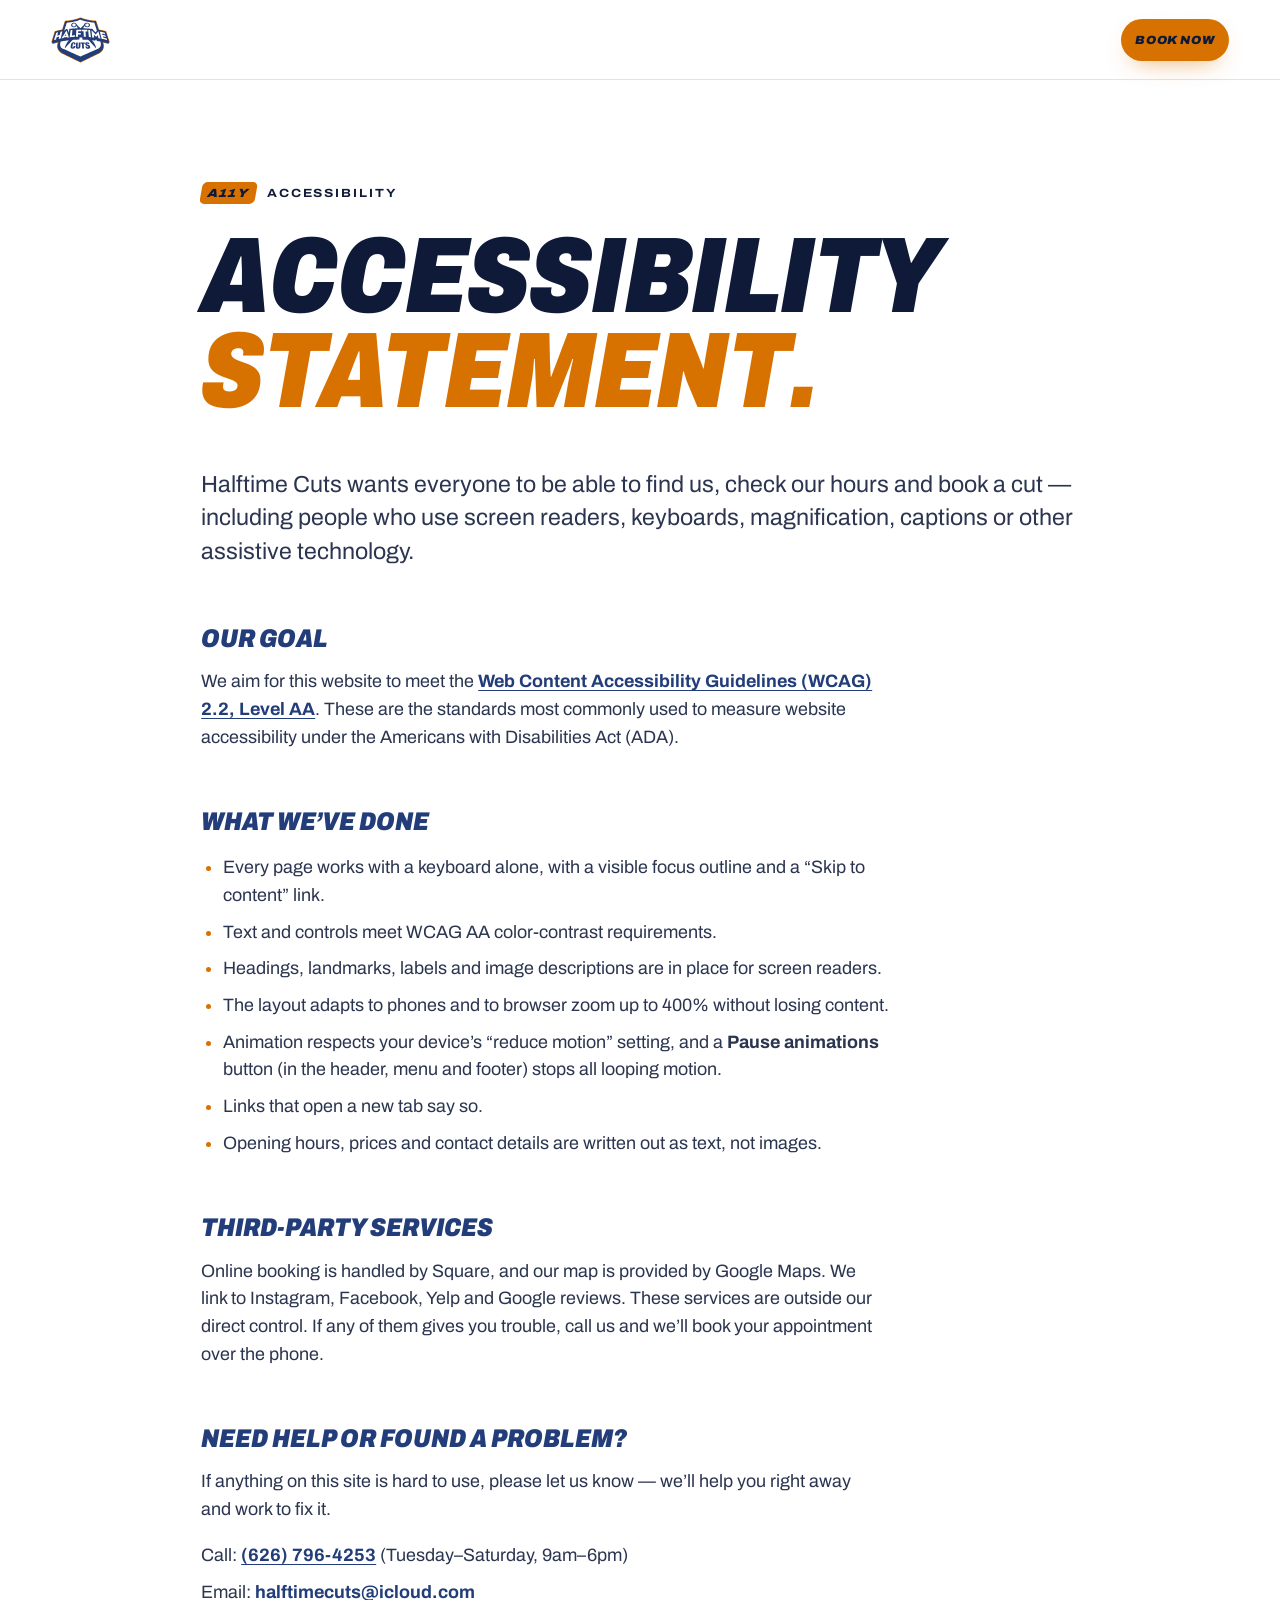
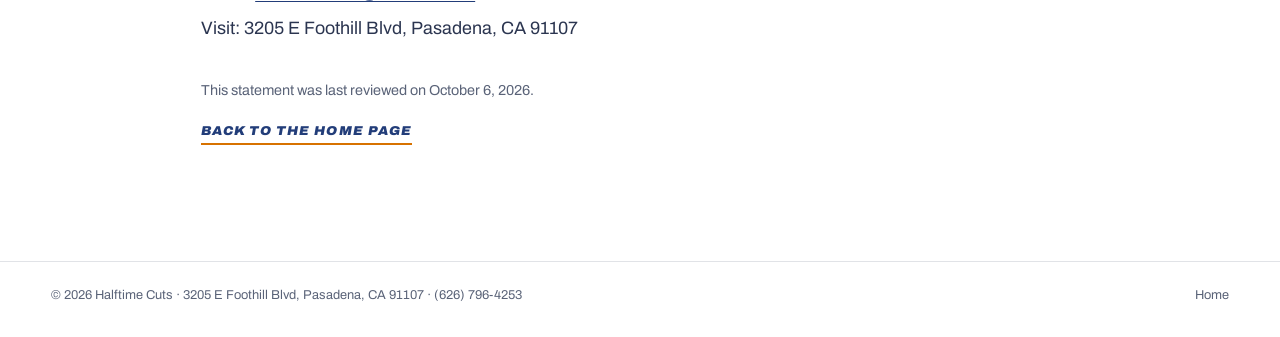
==== accessibility.html @ 1660eff8 "SEO and accessibility pass (WCAG 2.2 AA) SEO - Keyword-focused title/description, one H1 ("Halftime " ====
<!doctype html>
<html lang="en" class="js">
<head>
  <meta charset="utf-8">
  <meta name="viewport" content="width=device-width, initial-scale=1, viewport-fit=cover">
  <title>Accessibility Statement | Halftime Cuts, Pasadena</title>
  <meta name="description" content="Halftime Cuts is committed to a website everyone can use. Read our accessibility statement and how to reach us if anything gets in your way.">
  <meta name="theme-color" content="#FFFFFF">
  <link rel="canonical" href="https://www.halftimecuts.com/accessibility.html">
  <link rel="icon" href="assets/img/favicon-32.png" sizes="32x32" type="image/png">
  <link rel="icon" href="assets/img/logo.svg" type="image/svg+xml">
  <link rel="apple-touch-icon" href="assets/img/apple-touch-icon.png">
  <link rel="manifest" href="site.webmanifest">
  <link rel="stylesheet" href="assets/css/styles.css">
  <script>
    if (/\.github\.io$/i.test(location.hostname)) {
      var m = document.createElement('meta'); m.name = 'robots'; m.content = 'noindex'; document.head.appendChild(m);
    }
  </script>
</head>
<body>
  <a class="skip-link" href="#main">Skip to content</a>

  <header class="header is-scrolled">
    <div class="header__inner">
      <a class="brand" href="./" aria-label="Halftime Cuts — home">
        <img class="brand__logo" src="assets/img/logo.svg" alt="Halftime Cuts" width="616" height="482">
      </a>
      <div class="header__actions">
        <a class="btn btn--orange btn--sm" href="https://www.halftimecuts.com/s/appointments" target="_blank" rel="noopener">
          <span>Book Now</span><span class="visually-hidden"> (opens in new tab)</span>
        </a>
      </div>
    </div>
  </header>

  <main id="main" tabindex="-1" class="doc">
    <div class="wrap doc__wrap">
      <p class="kicker"><span>A11Y</span>Accessibility</p>
      <h1 class="h2">Accessibility <em>statement.</em></h1>

      <div class="doc__body">
        <p class="doc__lede">Halftime Cuts wants everyone to be able to find us, check our hours and book a cut — including people who use screen readers, keyboards, magnification, captions or other assistive technology.</p>

        <h2>Our goal</h2>
        <p>We aim for this website to meet the <a href="https://www.w3.org/TR/WCAG22/">Web Content Accessibility Guidelines (WCAG) 2.2, Level AA</a>. These are the standards most commonly used to measure website accessibility under the Americans with Disabilities Act (ADA).</p>

        <h2>What we’ve done</h2>
        <ul>
          <li>Every page works with a keyboard alone, with a visible focus outline and a “Skip to content” link.</li>
          <li>Text and controls meet WCAG AA color-contrast requirements.</li>
          <li>Headings, landmarks, labels and image descriptions are in place for screen readers.</li>
          <li>The layout adapts to phones and to browser zoom up to 400% without losing content.</li>
          <li>Animation respects your device’s “reduce motion” setting, and a <strong>Pause animations</strong> button (in the header, menu and footer) stops all looping motion.</li>
          <li>Links that open a new tab say so.</li>
          <li>Opening hours, prices and contact details are written out as text, not images.</li>
        </ul>

        <h2>Third-party services</h2>
        <p>Online booking is handled by Square, and our map is provided by Google Maps. We link to Instagram, Facebook, Yelp and Google reviews. These services are outside our direct control. If any of them gives you trouble, call us and we’ll book your appointment over the phone.</p>

        <h2>Need help or found a problem?</h2>
        <p>If anything on this site is hard to use, please let us know — we’ll help you right away and work to fix it.</p>
        <ul class="doc__contact">
          <li>Call: <a href="tel:+16267964253">(626) 796-4253</a> (Tuesday–Saturday, 9am–6pm)</li>
          <li>Email: <a href="mailto:halftimecuts@icloud.com">halftimecuts@icloud.com</a></li>
          <li>Visit: 3205 E Foothill Blvd, Pasadena, CA 91107</li>
        </ul>

        <p class="doc__date">This statement was last reviewed on October 6, 2026.</p>

        <p><a class="link-arrow" href="./"><span>Back to the home page</span></a></p>
      </div>
    </div>
  </main>

  <footer class="footer footer--simple">
    <div class="wrap footer__legal">
      <p>© 2026 Halftime Cuts · 3205 E Foothill Blvd, Pasadena, CA 91107 · <a href="tel:+16267964253">(626) 796-4253</a></p>
      <a href="./">Home</a>
    </div>
  </footer>
</body>
</html>
---- assets/css/styles.css ----
/* ==========================================================================
   Halftime Cuts — Pasadena, CA
   Sports-house barbershop. Brand colors from the logo: blue, orange, white.
   ========================================================================== */

/* ---------- Fonts (self-hosted, OFL; subset to Latin and to the weight/width ranges used) ---------- */
@font-face {
  font-family: "Archivo";
  src: url("../fonts/archivo-latin-wdth-normal.woff2") format("woff2-variations"),
       url("../fonts/archivo-latin-wdth-normal.woff2") format("woff2");
  font-weight: 400 900;
  font-stretch: 75% 120%;
  font-style: normal;
  font-display: swap;
}
@font-face {
  font-family: "Archivo";
  src: url("../fonts/archivo-latin-wdth-italic.woff2") format("woff2-variations"),
       url("../fonts/archivo-latin-wdth-italic.woff2") format("woff2");
  font-weight: 400 900;
  font-stretch: 75% 120%;
  font-style: italic;
  font-display: swap;
}

/* ---------- Tokens ---------- */
:root {
  /* Brand (sampled from the logo) */
  --blue: #223D79;
  --orange: #D77200;
  --white: #FFFFFF;

  /* Supporting */
  --navy: #0E1A38;          /* text ink */
  --blue-2: #2D4C92;
  --orange-2: #F28B1A;      /* orange on blue/navy */
  --orange-ink: #A85600;    /* small orange text on white */
  --ice: #F2F5FA;
  --ice-2: #E4EAF4;
  --ink-soft: #2B3550;
  --muted: #5A6378;
  --line: rgba(14, 26, 56, 0.12);
  --green: #1F8A4C;

  --font: "Archivo", "Helvetica Neue", Arial, sans-serif;

  --gutter: clamp(16px, 4vw, 56px);
  --max: 1520px;
  --header-h: 80px;
  --radius: 20px;

  --ease: cubic-bezier(0.16, 1, 0.3, 1);
  --ease-in-out: cubic-bezier(0.76, 0, 0.24, 1);

  --pole: linear-gradient(45deg,
    var(--blue) 0 12.5%, var(--white) 12.5% 25%, var(--orange) 25% 37.5%, var(--white) 37.5% 50%,
    var(--blue) 50% 62.5%, var(--white) 62.5% 75%, var(--orange) 75% 87.5%, var(--white) 87.5% 100%);

  color-scheme: light;
}

@media (max-width: 899px) {
  :root { --header-h: 66px; --radius: 16px; }
}

/* ---------- Base ---------- */
*, *::before, *::after { box-sizing: border-box; }

html {
  -webkit-text-size-adjust: 100%;
  text-size-adjust: 100%;
  background: var(--white);
}
html {
  /* Focused or anchored content never lands under the fixed header / mobile booking bar (WCAG 2.4.11). */
  scroll-padding-top: calc(var(--header-h) + 16px);
  scroll-padding-bottom: 24px;
}
@media (max-width: 899px) { html { scroll-padding-bottom: calc(96px + env(safe-area-inset-bottom)); } }
@media (prefers-reduced-motion: no-preference) {
  html:not(.motion) { scroll-behavior: smooth; }
}
/* Lenis states */
html.lenis, html.lenis body { height: auto; }
.lenis.lenis-stopped { overflow: clip; }
.lenis.lenis-smooth iframe { pointer-events: none; }

body {
  margin: 0;
  background: var(--white);
  color: var(--navy);
  font-family: var(--font);
  font-size: clamp(1rem, 0.96rem + 0.2vw, 1.125rem);
  line-height: 1.55;
  -webkit-font-smoothing: antialiased;
  -moz-osx-font-smoothing: grayscale;
  text-rendering: optimizeLegibility;
  overflow-x: clip;
}

img, svg, iframe { display: block; max-width: 100%; }
a { color: inherit; }
p { margin: 0 0 1em; }
p:last-child { margin-bottom: 0; }
h1, h2, h3 { margin: 0; font-weight: inherit; }
address { font-style: normal; }
button { font: inherit; color: inherit; }

::selection { background: var(--orange); color: var(--navy); }

:focus-visible {
  outline: 3px solid var(--navy);
  outline-offset: 3px;
  border-radius: 6px;
}
/* Light focus ring on dark surfaces */
.cta :focus-visible,
.scorebug :focus-visible,
.review-card--blue :focus-visible { outline-color: var(--white); }
/* Programmatic focus targets (sections reached via in-page links) don't need a ring */
[tabindex="-1"]:focus { outline: none; }

.visually-hidden {
  position: absolute !important;
  width: 1px; height: 1px;
  padding: 0; margin: -1px;
  overflow: hidden; clip: rect(0 0 0 0);
  white-space: nowrap; border: 0;
}

.skip-link {
  position: fixed;
  top: 12px; left: 12px;
  z-index: 400;
  padding: 12px 18px;
  border-radius: 999px;
  background: var(--navy);
  color: var(--white);
  font-weight: 700;
  text-decoration: none;
  transform: translateY(-160%);
  transition: transform 0.3s var(--ease);
}
.skip-link:focus { transform: none; }

.sprite { position: absolute; width: 0; height: 0; overflow: hidden; }

.wrap {
  width: 100%;
  max-width: var(--max);
  margin-inline: auto;
  padding-inline: var(--gutter);
}

.section { padding-block: clamp(96px, 12vw, 180px); }

/* ---------- Type ---------- */
.kicker {
  display: flex;
  align-items: center;
  gap: 0.9em;
  margin: 0 0 1.6rem;
  font-size: 0.74rem;
  font-weight: 700;
  font-stretch: 115%;
  letter-spacing: 0.16em;
  text-transform: uppercase;
  color: var(--navy);
}
.kicker span {
  display: inline-grid;
  place-items: center;
  min-width: 2.7em;
  height: 1.9em;
  padding: 0 0.6em;
  border-radius: 5px;
  background: var(--orange);
  color: var(--navy);
  font-style: italic;
  font-weight: 900;
  letter-spacing: 0.04em;
  transform: skewX(-10deg);
  font-variant-numeric: tabular-nums;
}
.kicker--small { margin-bottom: 0.8rem; color: var(--orange-ink); }
.kicker--light { color: var(--white); }
.kicker svg { width: 18px; height: 18px; color: var(--orange-2); }

.h2 {
  font-style: italic;
  font-weight: 900;
  font-stretch: 80%;
  text-transform: uppercase;
  font-size: clamp(3.1rem, 8.4vw, 8.8rem);
  line-height: 0.88;
  letter-spacing: -0.01em;
  color: var(--navy);
}
.h2 em, .hero__title em { font-style: italic; color: var(--orange); }

.h3 {
  font-style: italic;
  font-weight: 900;
  font-stretch: 80%;
  text-transform: uppercase;
  font-size: clamp(3rem, 5.6vw, 5.6rem);
  line-height: 0.88;
  margin-bottom: 1.4rem;
  color: var(--blue);
}

.section-intro {
  max-width: 34ch;
  color: var(--ink-soft);
  font-size: clamp(1.05rem, 1rem + 0.3vw, 1.25rem);
  line-height: 1.5;
}

.section-head { margin-bottom: clamp(40px, 6vw, 88px); }
.section-head--split {
  display: grid;
  grid-template-columns: minmax(0, 1fr);
  gap: 28px;
  align-items: end;
}
@media (min-width: 900px) {
  .section-head--split { grid-template-columns: 1.2fr 1fr; }
  .section-head--split .section-intro { justify-self: end; }
}

.h2, .h3, .gram__title, .player__name, .visit__address, .cta__title, .faq__q, .svc__name,
.stat dd, .score__num, .exp__item h3, .statement { overflow-wrap: anywhere; }

/* Split-text scaffolding (created by JS). Words mask their letters for the rise-in. */
.w {
  display: inline-block;
  overflow: hidden;
  vertical-align: top;
  text-indent: 0;
  padding: 0.08em 0.12em 0.12em 0.02em;
  margin: -0.08em -0.12em -0.12em -0.02em;
}
.wi, .c { display: inline-block; will-change: transform; }

/* ---------- Buttons & links ---------- */
.btn {
  --h: 50px;
  --fill: var(--blue);
  --fill-text: var(--white);
  position: relative;
  isolation: isolate;
  display: inline-flex;
  align-items: center;
  justify-content: center;
  gap: 0.65em;
  height: var(--h);
  padding: 0 1.5em;
  border: 0;
  border-radius: 999px;
  overflow: hidden;
  font-family: var(--font);
  font-size: 0.82rem;
  font-style: italic;
  font-weight: 900;
  font-stretch: 105%;
  letter-spacing: 0.08em;
  text-transform: uppercase;
  text-decoration: none;
  white-space: nowrap;
  cursor: pointer;
  transition: color 0.45s var(--ease), box-shadow 0.45s var(--ease);
  -webkit-tap-highlight-color: transparent;
}
.btn::before {
  content: "";
  position: absolute;
  inset: -1px;
  z-index: -1;
  border-radius: inherit;
  background: var(--fill);
  transform: translateY(102%);
  transition: transform 0.6s var(--ease);
}
.btn svg { width: 1.15em; height: 1.15em; flex: none; transition: transform 0.6s var(--ease); }
.btn:hover::before, .btn:focus-visible::before { transform: translateY(0); }
.btn:hover, .btn:focus-visible { color: var(--fill-text); }
.btn:hover svg { transform: rotate(45deg); }
.btn:active { transform: scale(0.98); }

.btn--orange { background: var(--orange); color: var(--navy); box-shadow: 0 10px 24px -12px rgba(215, 114, 0, 0.7); }
.btn--blue { background: var(--blue); color: var(--white); --fill: var(--orange); --fill-text: var(--navy); }
.btn--ghost { background: transparent; color: var(--navy); box-shadow: inset 0 0 0 2px var(--navy); --fill: var(--navy); }

.btn--sm { --h: 42px; padding: 0 1.15em; font-size: 0.74rem; }
.btn--lg { --h: 60px; padding: 0 1.9em; font-size: 0.88rem; }
.btn--xl { --h: clamp(68px, 7vw, 92px); padding: 0 2.6em; font-size: clamp(0.95rem, 0.85rem + 0.4vw, 1.15rem); }
.btn--block { width: 100%; }

.link-arrow {
  display: inline-flex;
  align-items: center;
  gap: 0.6em;
  min-height: 24px;
  padding-top: 4px;
  padding-bottom: 0.3em;
  font-size: 0.8rem;
  font-style: italic;
  font-weight: 900;
  font-stretch: 105%;
  letter-spacing: 0.08em;
  text-transform: uppercase;
  text-decoration: none;
  color: var(--blue);
  background: linear-gradient(var(--orange), var(--orange)) left bottom / 100% 2px no-repeat;
  transition: color 0.3s;
}
.link-arrow svg { width: 1.2em; height: 1.2em; transition: transform 0.6s var(--ease); }
.link-arrow:hover { color: var(--orange-ink); }
.link-arrow:hover svg { transform: translateX(5px); }

.icon-btn {
  display: grid;
  place-items: center;
  width: 42px; height: 42px;
  border-radius: 50%;
  color: var(--blue);
  box-shadow: inset 0 0 0 2px var(--ice-2);
  transition: background-color 0.4s var(--ease), color 0.4s var(--ease), box-shadow 0.4s;
}
.icon-btn svg { width: 19px; height: 19px; }
.icon-btn:hover { background: var(--blue); color: var(--white); box-shadow: inset 0 0 0 2px var(--blue); }

/* Pause / play animations (WCAG 2.2.2) */
.icon-btn--motion { display: none; padding: 0; border: 0; background: transparent; cursor: pointer; }
@media (min-width: 900px) { .icon-btn--motion { display: grid; } }
.icon-btn--motion .icon-play,
.is-paused .icon-btn--motion .icon-pause { display: none; }
.is-paused .icon-btn--motion .icon-play { display: block; }
.text-btn {
  display: inline-flex;
  align-items: center;
  gap: 8px;
  min-height: 24px;
  padding: 4px 0;
  border: 0;
  background: none;
  font: inherit;
  color: inherit;
  cursor: pointer;
}
.text-btn__icon {
  width: 10px; height: 12px;
  border-inline: 3px solid currentColor;
}
.is-paused .text-btn__icon {
  width: 0; height: 0;
  border-block: 6px solid transparent;
  border-inline: 10px solid currentColor;
  border-right-width: 0;
}
.text-btn[aria-pressed="true"] { color: var(--orange-ink); }

.stars { display: inline-flex; gap: 2px; color: var(--orange); }
.stars svg { width: 14px; height: 14px; }
.stars--lg svg { width: 22px; height: 22px; }

/* ---------- Preloader ---------- */
.preloader { display: none; }
.intro .preloader {
  position: fixed;
  inset: 0;
  z-index: 250;
  display: grid;
  place-items: center;
  background: var(--white);
  color: var(--navy);
  animation: curtain 0.9s var(--ease-in-out) 1.35s forwards;
}
@keyframes curtain { to { transform: translateY(-100%); visibility: hidden; } }
@property --clock { syntax: "<integer>"; inherits: false; initial-value: 0; }
.preloader__clock-n { counter-reset: clock var(--clock); }
.preloader__clock-n::before { content: counter(clock, decimal-leading-zero); }
.intro .preloader__clock-n { animation: clock 0.95s cubic-bezier(0.45, 0, 0.25, 1) 0.1s forwards; }
@keyframes clock { to { --clock: 45; } }
.intro .preloader__logo { animation: pop 0.8s cubic-bezier(0.34, 1.56, 0.64, 1) backwards; }
.intro .preloader__board { animation: board-out 0.35s ease-in 1.05s forwards; }
@keyframes board-out { to { opacity: 0; translate: 0 -40%; } }
.intro .preloader__word { animation: word-in 0.45s cubic-bezier(0.34, 1.56, 0.64, 1) 1.1s forwards; }
@keyframes word-in { from { opacity: 0; translate: -50% 60%; } to { opacity: 1; translate: -50% 0; } }
.intro .preloader__progress span { animation: grow 1.25s ease-in-out forwards; }
@keyframes grow { to { transform: scaleX(1); } }
@keyframes pop { from { scale: 0.6; } }
.preloader__inner { position: relative; display: grid; justify-items: center; gap: 18px; text-align: center; }
.preloader__logo { width: clamp(150px, 22vw, 220px); height: auto; }
.preloader__board {
  display: flex;
  align-items: center;
  gap: 14px;
  padding: 8px 10px 8px 16px;
  border-radius: 12px;
  background: var(--navy);
  color: var(--white);
}
.preloader__label {
  font-size: 0.7rem;
  font-weight: 700;
  font-stretch: 115%;
  letter-spacing: 0.18em;
  text-transform: uppercase;
  color: var(--orange-2);
}
.preloader__clock {
  min-width: 4.2ch;
  padding: 2px 10px;
  border-radius: 8px;
  background: rgba(255, 255, 255, 0.08);
  font-style: italic;
  font-weight: 900;
  font-stretch: 75%;
  font-size: clamp(2rem, 5vw, 2.8rem);
  line-height: 1;
  font-variant-numeric: tabular-nums;
}
.preloader__word {
  position: absolute;
  left: 50%; bottom: -0.1em;
  margin: 0;
  translate: -50% 0;
  font-style: italic;
  font-weight: 900;
  font-stretch: 80%;
  font-size: clamp(2.6rem, 7vw, 4.4rem);
  line-height: 1;
  text-transform: uppercase;
  color: var(--orange);
  opacity: 0;
  white-space: nowrap;
}
.preloader__progress {
  position: absolute;
  left: var(--gutter); right: var(--gutter); bottom: clamp(24px, 6vh, 56px);
  height: 3px;
  border-radius: 3px;
  background: var(--ice-2);
  overflow: hidden;
}
.preloader__progress span {
  display: block;
  height: 100%;
  background: linear-gradient(90deg, var(--blue), var(--orange));
  transform: scaleX(0);
  transform-origin: left;
}

/* ---------- Header ---------- */
.header {
  position: fixed;
  inset: 0 0 auto;
  z-index: 100;
  padding-top: env(safe-area-inset-top);
}
.header::before {
  content: "";
  position: absolute;
  inset: 0;
  background: rgba(255, 255, 255, 0.86);
  -webkit-backdrop-filter: blur(16px) saturate(1.4);
  backdrop-filter: blur(16px) saturate(1.4);
  border-bottom: 1px solid var(--line);
  opacity: 0;
  transition: opacity 0.5s var(--ease);
}
.header.is-scrolled::before,
.menu-open .header::before { opacity: 1; }
.intro .header { animation: fade-down 0.8s var(--ease) 1.55s backwards; }
@keyframes fade-down { from { opacity: 0; translate: 0 -16px; } }

.header__inner {
  position: relative;
  display: flex;
  align-items: center;
  justify-content: space-between;
  gap: 16px;
  height: var(--header-h);
  max-width: var(--max);
  margin-inline: auto;
  padding-inline: var(--gutter);
}

.brand { display: inline-flex; align-items: center; text-decoration: none; }
.brand__logo {
  width: auto;
  height: 54px;
  transition: transform 0.6s var(--ease), height 0.5s var(--ease);
}
.header.is-scrolled .brand__logo { height: 46px; }
.brand:hover .brand__logo { transform: rotate(-4deg) scale(1.04); }
.brand--lg .brand__logo { height: 110px; }

.nav { display: none; }
@media (min-width: 900px) {
  .nav {
    position: absolute;
    left: 50%;
    display: flex;
    gap: clamp(18px, 2.6vw, 40px);
    transform: translateX(-50%);
  }
}
.nav__link {
  position: relative;
  padding: 6px 0;
  font-size: 0.76rem;
  font-weight: 800;
  font-stretch: 112%;
  letter-spacing: 0.14em;
  text-transform: uppercase;
  text-decoration: none;
  color: var(--navy);
}
.nav__link::after {
  content: "";
  position: absolute;
  left: 0; right: 0; bottom: 0;
  height: 3px;
  border-radius: 2px;
  background: var(--orange);
  transform: scaleX(0);
  transform-origin: right;
  transition: transform 0.6s var(--ease);
}
.nav__link:hover::after, .nav__link.is-active::after { transform: scaleX(1); transform-origin: left; }
.nav__link.is-active { color: var(--blue); }

.header__actions { display: flex; align-items: center; gap: 10px; }

.menu-toggle {
  position: relative;
  display: grid;
  place-content: center;
  gap: 6px;
  width: 42px; height: 42px;
  padding: 0;
  border: 0;
  border-radius: 50%;
  background: var(--blue);
  cursor: pointer;
}
.menu-toggle__bar {
  display: block;
  width: 18px; height: 2px;
  background: var(--white);
  border-radius: 2px;
  transition: transform 0.5s var(--ease);
}
.menu-toggle[aria-expanded="true"] .menu-toggle__bar:nth-child(2) { transform: translateY(4px) rotate(45deg); }
.menu-toggle[aria-expanded="true"] .menu-toggle__bar:nth-child(3) { transform: translateY(-4px) rotate(-45deg); }
@media (min-width: 900px) { .menu-toggle { display: none; } }
@media (max-width: 479px) {
  .header__actions { gap: 8px; }
  .header__actions .icon-btn { display: none; }
  .header .btn--sm { --h: 40px; padding: 0 1em; font-size: 0.7rem; letter-spacing: 0.06em; }
  .brand__logo { height: 46px; }
  .header.is-scrolled .brand__logo { height: 42px; }
  .menu-toggle { width: 40px; height: 40px; }
}

/* ---------- Mobile menu ---------- */
.mobile-menu {
  position: fixed;
  inset: 0;
  z-index: 90;
  display: flex;
  flex-direction: column;
  justify-content: space-between;
  padding: calc(var(--header-h) + env(safe-area-inset-top) + 24px) var(--gutter) calc(24px + env(safe-area-inset-bottom));
  background: var(--white);
  clip-path: inset(0 0 100% 0);
  transition: clip-path 0.8s var(--ease-in-out);
}
.mobile-menu.is-open { clip-path: inset(0 0 0 0); }
.mobile-menu[hidden] { display: none; }
.mobile-menu__nav { display: flex; flex-direction: column; }
.mobile-menu__nav a {
  display: flex;
  align-items: flex-start;
  gap: 12px;
  padding: 8px 0;
  border-bottom: 1px solid var(--line);
  font-style: italic;
  font-weight: 900;
  font-stretch: 80%;
  font-size: clamp(3rem, 15vw, 5.6rem);
  line-height: 0.95;
  text-transform: uppercase;
  text-decoration: none;
  color: var(--navy);
  opacity: 0;
  transform: translateY(30px);
  transition: opacity 0.6s var(--ease), transform 0.8s var(--ease), color 0.3s;
}
.mobile-menu__nav a span {
  margin-top: 0.6em;
  font-size: 0.72rem;
  font-style: normal;
  font-weight: 800;
  font-stretch: 112%;
  letter-spacing: 0.12em;
  color: var(--orange-ink);
}
.mobile-menu__nav a:active { color: var(--orange); }
.mobile-menu.is-open .mobile-menu__nav a { opacity: 1; transform: none; }
.mobile-menu.is-open .mobile-menu__nav a:nth-child(1) { transition-delay: 0.18s; }
.mobile-menu.is-open .mobile-menu__nav a:nth-child(2) { transition-delay: 0.24s; }
.mobile-menu.is-open .mobile-menu__nav a:nth-child(3) { transition-delay: 0.30s; }
.mobile-menu.is-open .mobile-menu__nav a:nth-child(4) { transition-delay: 0.36s; }
.mobile-menu__meta {
  display: flex;
  flex-wrap: wrap;
  align-items: center;
  justify-content: space-between;
  gap: 4px 16px;
  margin-top: 18px;
  font-size: 0.78rem;
  font-weight: 800;
  font-stretch: 112%;
  letter-spacing: 0.1em;
  text-transform: uppercase;
  color: var(--blue);
}
.mobile-menu__meta a { display: inline-block; padding-block: 4px; text-decoration: none; }

/* ---------- Hero ---------- */
.hero {
  position: relative;
  display: flex;
  min-height: 100svh;
  padding-top: calc(var(--header-h) + env(safe-area-inset-top) + clamp(12px, 2.4vw, 32px));
  padding-bottom: clamp(24px, 3vw, 44px);
  overflow: clip;
}
/* Faint "mowed field" bands behind the hero */
.hero__field {
  position: absolute;
  inset: 0;
  background: repeating-linear-gradient(90deg, var(--white) 0 clamp(60px, 9vw, 140px), #F6F8FC clamp(60px, 9vw, 140px) clamp(120px, 18vw, 280px));
  -webkit-mask-image: linear-gradient(180deg, #000 55%, transparent);
  mask-image: linear-gradient(180deg, #000 55%, transparent);
  pointer-events: none;
}
.hero__grid {
  position: relative;
  display: grid;
  grid-template-columns: minmax(0, 1fr);
  row-gap: 22px;
  align-content: space-between;
}
.hero__eyebrow { display: flex; align-items: center; gap: 10px; }
.eyebrow {
  display: inline-flex;
  align-items: center;
  gap: 10px;
  margin: 0;
  font-size: 0.74rem;
  font-weight: 800;
  font-stretch: 115%;
  letter-spacing: 0.16em;
  text-transform: uppercase;
  color: var(--blue);
}
.live-dot {
  position: relative;
  width: 9px; height: 9px;
  border-radius: 50%;
  background: var(--orange);
}
.is-open-now .live-dot { background: var(--green); }
.is-open-now .live-dot::after {
  content: "";
  position: absolute;
  inset: -4px;
  border-radius: 50%;
  border: 1.5px solid var(--green);
  animation: ping 2s var(--ease) infinite;
}
@keyframes ping { from { transform: scale(0.5); opacity: 1; } to { transform: scale(1.8); opacity: 0; } }

.hero__title {
  margin: 0;
  container-type: inline-size;
  font-style: italic;
  font-weight: 900;
  font-stretch: 78%;
  line-height: 0.86;
  letter-spacing: -0.012em;
  text-transform: uppercase;
  color: var(--navy);
}
.hero__lines {
  display: block;
  font-size: clamp(4rem, 19vw, 11rem);
  font-size: calc(100cqi / 4.95);   /* "BEST SEAT" (letter by letter) measures 4.83em wide */
}
.hero__line { display: block; }   /* may wrap if a visitor enlarges text spacing (WCAG 1.4.12) */
.hero__line--2 { color: var(--blue); }
.hero__line--3 { color: var(--orange); }

.hero__art { position: relative; width: min(100%, 520px); justify-self: center; }

.hero__lede {
  max-width: 40ch;
  margin-bottom: 22px;
  color: var(--ink-soft);
  font-size: clamp(1rem, 0.95rem + 0.35vw, 1.2rem);
}
.hero__ctas { display: flex; flex-wrap: wrap; gap: 10px; }
@media (max-width: 479px) {
  .hero__ctas .btn { flex: 1 1 auto; padding-inline: 1.2em; }
}

@media (min-width: 900px) {
  .hero__grid {
    grid-template-columns: repeat(12, minmax(0, 1fr));
    grid-template-rows: auto 1fr auto auto;
    column-gap: clamp(16px, 2vw, 32px);
    row-gap: 0;
  }
  .hero__eyebrow { grid-column: 1 / 8; grid-row: 1; }
  .hero__title { grid-column: 1 / 8; grid-row: 2; align-self: center; margin-block: 3vh; }
  .hero__art { grid-column: 8 / 13; grid-row: 1 / 4; align-self: center; width: 100%; max-width: 560px; justify-self: end; }
  .hero__foot {
    grid-column: 1 / 8;
    grid-row: 3;
    display: flex;
    align-items: flex-end;
    justify-content: space-between;
    gap: 28px;
  }
  .hero__lede { margin: 0; max-width: 34ch; }
  .hero__ctas { flex: none; }
  .scorebug { grid-column: 1 / 13; grid-row: 4; margin-top: clamp(28px, 4vh, 48px); }
}

/* Center court with the shield */
.court {
  position: relative;
  aspect-ratio: 1;
  perspective: 900px;
}
.court__stripes {
  position: absolute;
  inset: 0;
  border-radius: 50%;
  background: repeating-conic-gradient(var(--blue) 0 6deg, var(--white) 6deg 12deg, var(--orange) 12deg 18deg, var(--white) 18deg 24deg);
  -webkit-mask: radial-gradient(closest-side, transparent calc(100% - 14px), #000 calc(100% - 13px));
  mask: radial-gradient(closest-side, transparent calc(100% - 14px), #000 calc(100% - 13px));
  animation: spin 40s linear infinite;
}
.court__face {
  position: absolute;
  inset: 20px;
  border-radius: 50%;
  background: radial-gradient(circle at 50% 40%, var(--white), var(--ice) 70%);
  box-shadow: inset 0 0 0 2px var(--blue);
  overflow: hidden;
}
.court__lines {
  position: absolute;
  inset: 0;
  width: 100%; height: 100%;
  fill: none;
  stroke: var(--blue);
  stroke-width: 1.6;
  opacity: 0.22;
}
.court__ring {
  position: absolute;
  inset: 0;
  width: 100%; height: 100%;
  animation: spin 50s linear infinite reverse;
}
.court__ring text {
  font-family: var(--font);
  font-size: 15px;
  font-weight: 800;
  font-stretch: 118%;
  letter-spacing: 0.08em;
  text-transform: uppercase;
  fill: var(--blue);
}
.court__logo {
  position: absolute;
  inset: 0;
  display: grid;
  place-items: center;
  transform-style: preserve-3d;
}
.court__logo img {
  width: 74%;
  height: auto;
  filter: drop-shadow(0 26px 30px rgba(14, 26, 56, 0.28));
  animation: float 6s ease-in-out infinite;
}
/* Entrance: CSS-driven so the hero paints immediately (fast LCP) — JS only handles scroll effects.
   On the first visit everything waits for the curtain (--intro-offset). */
.motion { --intro-offset: 0s; }
.intro { --intro-offset: 1.5s; }
.motion .court { animation: court-in 1.5s var(--ease) backwards; animation-delay: calc(0.05s + var(--intro-offset)); }
@keyframes court-in { from { scale: 0.82; rotate: -25deg; } }
.motion .court__logo { animation: pop-big 1.2s cubic-bezier(0.34, 1.56, 0.64, 1) backwards; animation-delay: calc(0.4s + var(--intro-offset)); }
@keyframes pop-big { from { scale: 0.4; } }
.motion [data-hero-fade] { animation: fade-up 0.9s var(--ease) backwards; animation-delay: calc(var(--d, 0.3s) + var(--intro-offset)); }
@keyframes fade-up { from { opacity: 0; translate: 0 18px; } }
.motion:not(.intro) .hero__title .c { animation: rise 1.15s var(--ease) backwards; animation-delay: calc(var(--i) * 35ms + 60ms); }
@keyframes rise { from { transform: translateY(115%); } }
.intro .hero__lines { animation: lift-in 1.3s var(--ease) 1.45s backwards; }
@keyframes lift-in { from { transform: translateY(14%); } }

@keyframes float {
  0%, 100% { transform: translateY(-2%) rotate(-1.5deg); }
  50% { transform: translateY(2%) rotate(1.5deg); }
}
@keyframes spin { to { transform: rotate(360deg); } }

/* Broadcast score bug */
.scorebug {
  display: grid;
  grid-template-columns: 1fr 1fr;
  overflow: hidden;
  border-radius: 16px;
  background: var(--navy);
  color: var(--white);
  box-shadow: 0 26px 50px -30px rgba(14, 26, 56, 0.7);
}
.scorebug__home { display: none; }
.scorebug__cell {
  display: flex;
  flex-direction: column;
  justify-content: center;
  gap: 4px;
  padding: 14px 18px;
  text-decoration: none;
  border-top: 1px solid rgba(255, 255, 255, 0.1);
  transition: background-color 0.4s var(--ease);
}
.scorebug__cell--status { grid-column: 1 / -1; border-top: 0; }
.scorebug__cell + .scorebug__cell:not(.scorebug__cell--status) { border-left: 1px solid rgba(255, 255, 255, 0.1); }
.scorebug__cell--status + .scorebug__cell { border-left: 0 !important; }
a.scorebug__cell:hover { background: rgba(255, 255, 255, 0.06); }
.scorebug a:focus-visible { outline-offset: -5px; border-radius: 12px; }
.scorebug__cta:focus-visible { outline-color: var(--navy) !important; }
.scorebug__label {
  font-size: 0.64rem;
  font-weight: 800;
  font-stretch: 115%;
  letter-spacing: 0.16em;
  text-transform: uppercase;
  color: var(--orange-2);
}
.scorebug__value {
  display: flex;
  align-items: baseline;
  flex-wrap: wrap;
  gap: 2px 8px;
  font-style: italic;
  font-weight: 900;
  font-stretch: 85%;
  font-size: clamp(1.15rem, 1rem + 0.6vw, 1.5rem);
  line-height: 1.05;
  text-transform: uppercase;
}
.scorebug__value svg { width: 0.8em; height: 0.8em; color: var(--orange-2); align-self: center; }
.scorebug__value small {
  font-size: 0.72rem;
  font-style: normal;
  font-weight: 500;
  font-stretch: 100%;
  letter-spacing: 0.02em;
  text-transform: none;
  color: rgba(255, 255, 255, 0.72);
}
.scorebug__live {
  display: inline-flex;
  align-items: center;
  gap: 6px;
}
.scorebug__live.is-live {
  padding: 2px 8px 2px 6px;
  border-radius: 4px;
  background: var(--orange);
  color: var(--navy);
}
.scorebug__live.is-live::before {
  content: "";
  width: 7px; height: 7px;
  border-radius: 50%;
  background: var(--navy);
  animation: blink 1.4s steps(2, jump-none) infinite;
}
@keyframes blink { 50% { opacity: 0.2; } }
.scorebug__cta {
  grid-column: 1 / -1;
  display: flex;
  align-items: center;
  justify-content: space-between;
  gap: 14px;
  padding: 14px 20px;
  background: var(--orange);
  color: var(--navy);
  text-decoration: none;
  transition: background-color 0.4s var(--ease);
}
.scorebug__cta span {
  display: grid;
  font-style: italic;
  font-weight: 900;
  font-stretch: 85%;
  font-size: 1.7rem;
  line-height: 0.95;
  text-transform: uppercase;
}
.scorebug__cta small {
  font-size: 0.64rem;
  font-style: normal;
  font-weight: 800;
  font-stretch: 115%;
  letter-spacing: 0.16em;
}
.scorebug__cta svg { width: 30px; height: 30px; transition: transform 0.6s var(--ease); }
.scorebug__cta:hover { background: var(--white); }
.scorebug__cta:hover svg { transform: rotate(45deg); }

@media (min-width: 900px) {
  .scorebug { grid-template-columns: auto 1.35fr 1fr 1fr auto; border-radius: 18px; }
  .scorebug__home {
    display: flex;
    flex-direction: column;
    justify-content: center;
    gap: 4px;
    padding: 14px 26px;
    background: var(--blue);
    box-shadow: inset -5px 0 0 var(--orange);
  }
  .scorebug__home .scorebug__label { color: #FFD9B0; }
  .scorebug__team {
    font-style: italic;
    font-weight: 900;
    font-stretch: 85%;
    font-size: 1.5rem;
    line-height: 1;
    text-transform: uppercase;
  }
  .scorebug__cell { padding: 16px 26px; border-top: 0; }
  .scorebug__cell--status { grid-column: auto; }
  .scorebug__cell + .scorebug__cell,
  .scorebug__cell--status + .scorebug__cell { border-left: 1px solid rgba(255, 255, 255, 0.1) !important; }
  .scorebug__cta { grid-column: auto; padding: 14px 30px; gap: 26px; }
}

/* ---------- Ticker ---------- */
.ticker {
  position: relative;
  padding-block: clamp(40px, 6vw, 84px);
  overflow: clip;
}
.ticker__band {
  position: relative;
  width: 112vw;
  margin-left: -6vw;
  padding-block: 0.34em;
  overflow: hidden;
  font-style: italic;
  font-weight: 900;
  font-stretch: 80%;
  text-transform: uppercase;
  line-height: 1;
}
.ticker__band--orange {
  z-index: 2;
  background: var(--orange);
  color: var(--navy);
  font-size: clamp(2.2rem, 6vw, 5.6rem);
  transform: rotate(-2.4deg);
}
.ticker__band--blue {
  z-index: 1;
  margin-top: -0.2em;
  background: var(--blue);
  color: var(--white);
  font-size: clamp(1.3rem, 3.2vw, 3rem);
  transform: rotate(1.7deg);
}
.ticker__track { display: flex; width: max-content; will-change: transform; }
.ticker__group { display: flex; align-items: center; flex: none; }
.ticker__group span { padding-inline: 0.36em; }
.ticker__group i {
  display: inline-block;
  width: 0.26em; height: 0.26em;
  background: currentColor;
  transform: rotate(45deg);
}
.ticker__band--blue .ticker__group i { background: var(--orange-2); }

/* ---------- The Shop ---------- */
.statement {
  max-width: 30ch;
  margin: 0 0 clamp(64px, 9vw, 140px) auto;
  font-weight: 600;
  font-stretch: 95%;
  font-size: clamp(1.7rem, 3.2vw, 3.2rem);
  line-height: 1.14;
  letter-spacing: -0.02em;
  color: var(--navy);
}

.shop__grid {
  display: grid;
  grid-template-columns: minmax(0, 1fr);
  gap: clamp(40px, 6vw, 96px);
  align-items: center;
}
@media (min-width: 900px) { .shop__grid { grid-template-columns: 5fr 6fr; } }
.shop__photo { margin: 0; }
.shop__photo figcaption { margin-top: 16px; font-size: 0.82rem; color: var(--muted); }
.shop__owner p { max-width: 46ch; color: var(--ink-soft); }
.shop__owner .link-arrow { margin-top: 1.2rem; }

.photo {
  position: relative;
  overflow: hidden;
  aspect-ratio: 4 / 5;
  border-radius: var(--radius);
  background: var(--ice);
  transform: translateZ(0);
}
.photo--arch { border-radius: 999px 999px var(--radius) var(--radius); aspect-ratio: 4 / 5.2; }
.photo > img,
.photo__fallback {
  position: absolute;
  inset: -6% 0;
  width: 100%;
  height: 112%;
  object-fit: cover;
}
.photo__fallback {
  display: grid;
  place-items: center;
  overflow: hidden;
  color: var(--white);
}
/* Team-stripe band (barber-pole colors) at the foot of every frame */
.photo__fallback::after {
  content: "";
  position: absolute;
  left: 0; right: 0; bottom: 6%;
  height: 11%;
  background: var(--pole);
  background-size: 64px 64px;
}
.photo__fallback span {
  font-style: italic;
  font-weight: 900;
  font-stretch: 80%;
  font-size: clamp(9rem, 17vw, 14rem);
  line-height: 0.8;
  text-transform: uppercase;
  text-shadow: 0.05em 0.05em 0 var(--orange);
  transform: translateY(-8%);
}
.photo__fallback--words span {
  font-size: clamp(4rem, 8vw, 7.5rem);
  line-height: 0.9;
  text-align: center;
}
.photo__fallback--blue { background: var(--blue); }
.photo__fallback--navy { background: var(--navy); }
.photo__fallback--orange { background: var(--orange); }
.photo__fallback--orange span { text-shadow: 0.05em 0.05em 0 var(--blue); }
.photo__fallback--ice { background: var(--ice-2); color: var(--blue); }

/* Box score */
.boxscore {
  margin-top: clamp(72px, 10vw, 150px);
  overflow: hidden;
  border-radius: var(--radius);
  box-shadow: inset 0 0 0 2px var(--navy);
}
.boxscore__title {
  margin: 0;
  padding: 10px 20px;
  background: var(--navy);
  color: var(--white);
  font-size: 0.72rem;
  font-weight: 800;
  font-stretch: 115%;
  letter-spacing: 0.18em;
  text-transform: uppercase;
}
.boxscore__title::before {
  content: "";
  display: inline-block;
  width: 8px; height: 8px;
  margin-right: 10px;
  background: var(--orange-2);
  transform: rotate(45deg) translateY(-1px);
}
.stats { display: grid; grid-template-columns: repeat(2, minmax(0, 1fr)); margin: 0; }
@media (min-width: 900px) { .stats { grid-template-columns: repeat(4, 1fr); } }
.stat {
  display: flex;
  flex-direction: column-reverse;
  justify-content: flex-end;
  gap: 10px;
  padding: 24px 22px 26px;
  border-top: 1px solid var(--line);
}
.stat:nth-child(even) { border-left: 1px solid var(--line); }
@media (min-width: 900px) {
  .stat { border-top: 0; }
  .stat + .stat { border-left: 1px solid var(--line); }
}
.stat dt {
  font-size: 0.72rem;
  font-weight: 700;
  font-stretch: 115%;
  letter-spacing: 0.14em;
  text-transform: uppercase;
  color: var(--muted);
}
.stat dd {
  margin: 0;
  font-style: italic;
  font-weight: 900;
  font-stretch: 75%;
  font-size: clamp(3.4rem, 6.6vw, 6.6rem);
  line-height: 0.85;
  color: var(--blue);
  font-variant-numeric: tabular-nums;
}
.stat dd small {
  margin-left: 0.12em;
  font-size: 0.36em;
  font-stretch: 90%;
  color: var(--orange);
}

/* ---------- Playbook (services) ---------- */
.menu { position: relative; background: var(--ice); overflow: clip; }
.menu__court {
  position: absolute;
  inset: 0;
  pointer-events: none;
  background:
    radial-gradient(circle at 92% 8%, transparent 0 calc(min(30vw, 420px) - 2px), rgba(34, 61, 121, 0.09) calc(min(30vw, 420px) - 2px) min(30vw, 420px), transparent calc(min(30vw, 420px) + 1px)),
    radial-gradient(circle at 92% 8%, transparent 0 calc(min(12vw, 160px) - 2px), rgba(34, 61, 121, 0.09) calc(min(12vw, 160px) - 2px) min(12vw, 160px), transparent calc(min(12vw, 160px) + 1px));
}
.menu .wrap { position: relative; }
.menu__groups {
  display: grid;
  grid-template-columns: minmax(0, 1fr);
  gap: clamp(56px, 6vw, 96px);
}
@media (min-width: 1024px) { .menu__groups { grid-template-columns: 1fr 1fr; } }

.menu__group-title {
  display: flex;
  align-items: center;
  gap: 12px;
  margin: 0 0 18px;
  font-style: italic;
  font-weight: 900;
  font-stretch: 85%;
  font-size: clamp(1.5rem, 2.2vw, 2rem);
  line-height: 1;
  text-transform: uppercase;
  color: var(--blue);
}
.menu__group-title span {
  display: inline-grid;
  place-items: center;
  width: 1.5em; height: 1.5em;
  border-radius: 50%;
  background: var(--blue);
  color: var(--white);
  font-size: 0.7em;
}
.menu__list { margin: 0; padding: 0; list-style: none; border-top: 3px solid var(--navy); }
.menu__list li { border-bottom: 1px solid var(--line); }

.svc {
  position: relative;
  isolation: isolate;
  display: grid;
  grid-template-columns: minmax(0, 1fr) auto auto;
  grid-template-areas:
    "name time price"
    "desc desc go";
  column-gap: clamp(14px, 2vw, 28px);
  row-gap: 6px;
  align-items: baseline;
  padding: 22px 0 20px;
  text-decoration: none;
  transition: color 0.5s var(--ease);
}
.svc::before {
  content: "";
  position: absolute;
  inset: 0 calc(-1 * clamp(10px, 1.4vw, 20px));
  z-index: -1;
  border-radius: 14px;
  background: var(--blue);
  transform: scaleY(0);
  transform-origin: bottom;
  transition: transform 0.6s var(--ease);
}
.svc__name {
  grid-area: name;
  font-style: italic;
  font-weight: 900;
  font-stretch: 85%;
  font-size: clamp(1.35rem, 2vw, 1.85rem);
  line-height: 1;
  text-transform: uppercase;
  transition: transform 0.6s var(--ease);
}
.svc__desc {
  grid-area: desc;
  max-width: 44ch;
  font-size: 0.92rem;
  line-height: 1.45;
  color: var(--muted);
  transition: color 0.5s var(--ease), transform 0.6s var(--ease);
}
.svc__time {
  grid-area: time;
  font-size: 0.72rem;
  font-weight: 700;
  font-stretch: 115%;
  letter-spacing: 0.12em;
  text-transform: uppercase;
  color: var(--muted);
  white-space: nowrap;
  transition: color 0.5s var(--ease);
}
.svc__price {
  grid-area: price;
  min-width: 2.4ch;
  font-style: italic;
  font-weight: 900;
  font-stretch: 75%;
  font-size: clamp(2.1rem, 3.2vw, 2.9rem);
  line-height: 0.8;
  text-align: right;
  color: var(--blue);
  font-variant-numeric: tabular-nums;
  transition: color 0.5s var(--ease), transform 0.6s var(--ease);
}
.svc__go {
  grid-area: go;
  justify-self: end;
  display: grid;
  place-items: center;
  width: 34px; height: 34px;
  border-radius: 50%;
  background: var(--orange);
  color: var(--navy);
  transform: scale(0);
  transition: transform 0.6s var(--ease);
}
.svc__go svg { width: 16px; height: 16px; }
@media (hover: hover) {
  .svc:hover { color: var(--white); }
  .svc:hover::before { transform: scaleY(1); }
  .svc:hover .svc__name, .svc:hover .svc__desc { transform: translateX(10px); }
  .svc:hover .svc__price { transform: translateX(-10px); color: var(--orange-2); }
  .svc:hover .svc__desc, .svc:hover .svc__time { color: rgba(255, 255, 255, 0.78); }
  .svc:hover .svc__go { transform: scale(1) translateX(-10px); }
}
@media (hover: none) {
  .svc__go { transform: scale(0.82); background: transparent; color: var(--orange-ink); box-shadow: inset 0 0 0 2px var(--orange); }
}

.menu__note { margin-top: 22px; max-width: 46ch; font-size: 0.92rem; color: var(--muted); }
.menu__cta {
  display: flex;
  flex-wrap: wrap;
  align-items: center;
  gap: 14px 24px;
  margin-top: clamp(56px, 7vw, 96px);
  padding-top: clamp(28px, 3vw, 40px);
  border-top: 1px solid var(--line);
}
.menu__cta p { margin: 0; font-size: 0.86rem; color: var(--muted); }

/* ---------- Starting lineup ---------- */
.lineup { position: relative; overflow: clip; background: var(--white); }
.lineup__pin { position: relative; }
.lineup__rail { padding-block: clamp(96px, 12vw, 160px); }
.lineup__intro {
  max-width: var(--max);
  margin: 0 auto clamp(36px, 5vw, 56px);
  padding-inline: var(--gutter);
}
.lineup__intro .section-intro { margin-top: 26px; }
@media (min-width: 1024px) and (min-height: 640px) {
  .motion .lineup__intro .h2 { font-size: clamp(3rem, 6.2vw, 6.6rem); }
}
.lineup__hint {
  display: flex;
  align-items: center;
  gap: 12px;
  margin-top: 26px;
  font-size: 0.72rem;
  font-weight: 800;
  font-stretch: 115%;
  letter-spacing: 0.14em;
  text-transform: uppercase;
  color: var(--muted);
}
.lineup__hint b { font-weight: inherit; }
.lineup__hint-desk { display: none; }
.lineup__hint span {
  position: relative;
  width: 56px; height: 3px;
  border-radius: 2px;
  overflow: hidden;
  background: var(--ice-2);
}
.lineup__hint span::after {
  content: "";
  position: absolute;
  inset: 0;
  background: var(--orange);
  animation: hint 2.2s var(--ease-in-out) infinite;
}
@keyframes hint { from { transform: translateX(-100%); } to { transform: translateX(100%); } }

.lineup__cards {
  display: flex;
  gap: 16px;
  padding-inline: var(--gutter);
  overflow-x: auto;
  scroll-snap-type: x mandatory;
  scroll-padding-inline: var(--gutter);
  scrollbar-width: none;
  overscroll-behavior-x: contain;
  padding-block: 6px 10px;
}
.lineup__cards::-webkit-scrollbar { display: none; }

.player { flex: 0 0 min(78vw, 360px); scroll-snap-align: start; }
.player__photo { position: relative; }
.player__photo .photo { box-shadow: 0 0 0 2px var(--navy); }
.player__num {
  position: absolute;
  top: 12px; right: 16px;
  z-index: 2;
  font-style: italic;
  font-weight: 900;
  font-stretch: 75%;
  font-size: clamp(3.8rem, 6.6vw, 6.6rem);
  line-height: 0.8;
  color: transparent;
  -webkit-text-stroke: 2px var(--white);
  pointer-events: none;
}
.player__photo:has(.photo__fallback--ice) .player__num { -webkit-text-stroke-color: var(--blue); }
.player__captain {
  position: absolute;
  top: 16px; left: 16px;
  z-index: 2;
  display: grid;
  place-items: center;
  width: 38px; height: 38px;
  border-radius: 50%;
  background: var(--orange);
  color: var(--navy);
  font-style: italic;
  font-weight: 900;
  font-size: 1.1rem;
  box-shadow: 0 0 0 3px var(--white);
}
.player__body { padding-top: 22px; }
.player__role {
  margin: 0 0 8px;
  font-size: 0.72rem;
  font-weight: 800;
  font-stretch: 115%;
  letter-spacing: 0.14em;
  text-transform: uppercase;
  color: var(--orange-ink);
}
.player__name {
  font-style: italic;
  font-weight: 900;
  font-stretch: 80%;
  font-size: clamp(2.8rem, 4.4vw, 4.2rem);
  line-height: 0.88;
  text-transform: uppercase;
  color: var(--navy);
}
.player__bio { margin: 14px 0 18px; max-width: 34ch; font-size: 0.96rem; color: var(--ink-soft); }

/* Desktop: pinned, scroll-driven horizontal rail */
@media (min-width: 1024px) and (min-height: 640px) {
  .motion .lineup__pin { height: 100vh; overflow: hidden; }
  .motion .lineup__rail {
    display: flex;
    align-items: center;
    gap: clamp(28px, 3vw, 56px);
    width: max-content;
    height: 100%;
    padding: calc(var(--header-h) + 12px) var(--gutter) 40px;
    will-change: transform;
  }
  .motion .lineup__intro {
    flex: 0 0 min(36rem, 38vw);
    margin: 0;
    padding: 0 clamp(20px, 4vw, 80px) 0 0;
  }
  .motion .lineup__cards { gap: clamp(28px, 3vw, 56px); padding: 0; overflow: visible; }
  .motion .player { flex-basis: min(25vw, calc((100vh - var(--header-h) - 300px) * 0.8)); }
  .motion .lineup__hint-desk { display: inline; }
  .motion .lineup__hint-touch { display: none; }
}
@media (min-width: 1024px) {
  html:not(.motion) .lineup__cards { overflow: visible; display: grid; grid-template-columns: repeat(4, 1fr); max-width: var(--max); margin-inline: auto; }
  html:not(.motion) .lineup__hint { display: none; }
}

/* ---------- Game day ---------- */
.exp { background: var(--ice); }
.exp__list {
  display: grid;
  grid-template-columns: minmax(0, 1fr);
  gap: clamp(40px, 4vw, 56px);
  margin: 0;
  padding: 0;
  list-style: none;
}
@media (min-width: 900px) { .exp__list { grid-template-columns: repeat(3, 1fr); } }
.exp__item { position: relative; padding-top: 28px; }
.exp__rule {
  position: absolute;
  top: 0; left: 0; right: 0;
  height: 3px;
  border-radius: 2px;
  background: linear-gradient(90deg, var(--orange) 0 56px, var(--navy) 56px);
  transform-origin: left;
}
.exp__top { display: flex; align-items: flex-start; justify-content: space-between; margin-bottom: clamp(36px, 5vw, 72px); }
.exp__n {
  font-style: italic;
  font-weight: 900;
  font-stretch: 75%;
  font-size: 1.6rem;
  color: var(--orange);
}
.exp__icon { width: 54px; height: 54px; color: var(--blue); }
.exp__item h3 {
  margin-bottom: 14px;
  font-style: italic;
  font-weight: 900;
  font-stretch: 82%;
  font-size: clamp(1.9rem, 2.6vw, 2.5rem);
  line-height: 0.95;
  text-transform: uppercase;
  color: var(--navy);
}
.exp__item p { max-width: 36ch; color: var(--ink-soft); }

/* ---------- Reviews ---------- */
.reviews { overflow: clip; padding-bottom: clamp(72px, 9vw, 140px); }
.reviews__head {
  display: grid;
  grid-template-columns: minmax(0, 1fr);
  gap: 36px;
  align-items: end;
  margin-bottom: clamp(56px, 8vw, 120px);
}
@media (min-width: 900px) { .reviews__head { grid-template-columns: 1fr auto; } }
.score { display: flex; flex-wrap: wrap; align-items: center; gap: 12px 22px; }
.score__num {
  margin: 0;
  font-style: italic;
  font-weight: 900;
  font-stretch: 75%;
  font-size: clamp(6rem, 11vw, 10rem);
  line-height: 0.78;
  color: var(--blue);
  font-variant-numeric: tabular-nums;
}
.score__meta { margin: 8px 0 12px; font-size: 0.9rem; color: var(--muted); }
.score__links { display: flex; flex-wrap: wrap; gap: 8px 18px; margin: 0; }
.score__links a {
  display: inline-flex;
  align-items: center;
  gap: 4px;
  padding-bottom: 2px;
  min-height: 24px;
  border-bottom: 2px solid var(--orange);
  font-size: 0.76rem;
  font-style: italic;
  font-weight: 900;
  font-stretch: 105%;
  letter-spacing: 0.08em;
  text-transform: uppercase;
  text-decoration: none;
  white-space: nowrap;
  color: var(--blue);
  transition: color 0.3s;
}
.score__links a:hover { color: var(--orange-ink); }
.score__links svg { width: 14px; height: 14px; }

.feature-quote {
  position: relative;
  max-width: 1180px;
  margin: 0 0 clamp(72px, 9vw, 130px);
  padding-left: clamp(0px, 6vw, 96px);
}
.feature-quote__mark {
  position: absolute;
  left: -0.06em; top: -0.2em;
  font-style: italic;
  font-weight: 900;
  font-size: clamp(7rem, 13vw, 12rem);
  line-height: 1;
  color: var(--orange);
}
@media (max-width: 899px) {
  .feature-quote { padding-top: clamp(64px, 16vw, 110px); }
}
.feature-quote blockquote { margin: 0; }
.feature-quote blockquote p {
  font-style: italic;
  font-weight: 700;
  font-stretch: 90%;
  font-size: clamp(1.9rem, 4.2vw, 4.2rem);
  line-height: 1.08;
  letter-spacing: -0.02em;
  color: var(--navy);
}
.feature-quote figcaption {
  display: flex;
  flex-wrap: wrap;
  align-items: center;
  gap: 12px;
  margin-top: 30px;
  font-size: 0.78rem;
  font-weight: 800;
  font-stretch: 115%;
  letter-spacing: 0.14em;
  text-transform: uppercase;
}
.feature-quote figcaption span:last-child { color: var(--muted); }
.feature-quote figcaption span:last-child::before { content: "— "; }

.reviews__marquee {
  position: relative;
  overflow: hidden;
  -webkit-mask-image: linear-gradient(90deg, transparent, #000 6%, #000 94%, transparent);
  mask-image: linear-gradient(90deg, transparent, #000 6%, #000 94%, transparent);
}
.reviews__track {
  display: flex;
  gap: 20px;
  width: max-content;
  margin: 0;
  padding: 6px var(--gutter);
  list-style: none;
}
.motion .reviews__track { animation: marquee 56s linear infinite; padding-inline: 0; }
.motion .reviews__marquee:hover .reviews__track { animation-play-state: paused; }
html:not(.motion) .reviews__marquee { overflow-x: auto; -webkit-mask-image: none; mask-image: none; scroll-snap-type: x mandatory; }
html:not(.motion) .review-card { scroll-snap-align: center; }
@keyframes marquee { to { transform: translate3d(-50%, 0, 0); } }

.review-card {
  display: flex;
  flex-direction: column;
  gap: 18px;
  flex: none;
  width: min(82vw, 400px);
  padding: clamp(24px, 2.4vw, 32px);
  border-radius: var(--radius);
  background: var(--white);
  box-shadow: inset 0 0 0 2px var(--ice-2);
}
.review-card > p:not(.review-card__by) {
  flex: 1;
  margin: 0;
  font-style: italic;
  font-weight: 700;
  font-stretch: 92%;
  font-size: clamp(1.2rem, 1.5vw, 1.4rem);
  line-height: 1.25;
  letter-spacing: -0.01em;
}
.review-card__by {
  display: flex;
  justify-content: space-between;
  gap: 12px;
  margin: 0;
  padding-top: 16px;
  border-top: 1px solid var(--line);
  font-size: 0.72rem;
  font-weight: 800;
  font-stretch: 115%;
  letter-spacing: 0.12em;
  text-transform: uppercase;
}
.review-card__by span { color: var(--muted); }
.review-card--orange { background: var(--orange); color: var(--navy); box-shadow: none; }
.review-card--orange .stars { color: var(--navy); }
.review-card--orange .review-card__by { border-color: rgba(14, 26, 56, 0.2); }
.review-card--orange .review-card__by span { color: var(--navy); font-weight: 700; }
.review-card--blue { background: var(--blue); color: var(--white); box-shadow: none; }
.review-card--blue .stars { color: var(--orange-2); }
.review-card--blue .review-card__by { border-color: rgba(255, 255, 255, 0.2); }
.review-card--blue .review-card__by span { color: rgba(255, 255, 255, 0.75); }

/* ---------- Highlight reel (Instagram) ---------- */
.gram { background: var(--ice); overflow: clip; padding-bottom: clamp(64px, 7vw, 110px); }
.gram__title {
  font-style: italic;
  font-weight: 900;
  font-stretch: 80%;
  font-size: clamp(3rem, 12.2vw, 13rem);
  line-height: 0.86;
  letter-spacing: -0.01em;
  overflow-wrap: anywhere;
  color: var(--blue);
}
.gram__title { container-type: inline-size; }
.gram__title a {
  display: inline-block;
  font-size: min(13rem, calc(100cqi / 8.8));   /* "@halftimecuts" ≈ 8.3em wide when split into letters */
  text-decoration: none;
  transition: color 0.4s var(--ease);
}
.gram__title a:hover { color: var(--orange); }
.gram__row {
  display: flex;
  flex-wrap: wrap;
  align-items: flex-end;
  justify-content: space-between;
  gap: 24px;
  margin-top: clamp(24px, 3vw, 40px);
}
.gram__grid {
  display: grid;
  grid-template-columns: repeat(2, 1fr);
  gap: 12px;
  margin-top: clamp(56px, 8vw, 110px);
  padding-inline: var(--gutter);
}
@media (min-width: 900px) {
  .gram__grid { grid-template-columns: repeat(6, 1fr); gap: clamp(12px, 1.4vw, 22px); padding-block: 60px; }
}
.tile {
  position: relative;
  display: block;
  overflow: hidden;
  aspect-ratio: 4 / 5;
  border-radius: var(--radius);
  text-decoration: none;
  transform: translateZ(0);
}
.tile > img {
  position: absolute;
  inset: 0;
  width: 100%; height: 100%;
  object-fit: cover;
  transition: transform 1.2s var(--ease);
}
.tile:hover > img { transform: scale(1.07); }
.tile__fallback {
  position: absolute;
  inset: 0;
  display: grid;
  place-items: end start;
  padding: clamp(14px, 1.4vw, 22px);
  font-size: clamp(1.7rem, 2.4vw, 2.4rem);
  line-height: 0.9;
  transition: transform 1s var(--ease);
}
.tile__fallback em { font-style: italic; font-weight: 900; font-stretch: 80%; text-transform: uppercase; }
.tile:hover .tile__fallback { transform: scale(1.04); }
.tile::after {
  content: "";
  position: absolute;
  top: 14px; right: 14px;
  width: 30px; height: 30px;
  border-radius: 50%;
  background: var(--orange) url("data:image/svg+xml,%3Csvg xmlns='http://www.w3.org/2000/svg' viewBox='0 0 24 24' fill='none' stroke='%230E1A38' stroke-width='2'%3E%3Crect x='3' y='3' width='18' height='18' rx='5'/%3E%3Ccircle cx='12' cy='12' r='4.2'/%3E%3C/svg%3E") center / 16px no-repeat;
  opacity: 0;
  transform: scale(0.6);
  transition: opacity 0.4s, transform 0.6s var(--ease);
}
.tile:hover::after { opacity: 1; transform: none; }
.tile--ice { background: var(--ice-2); color: var(--blue); }
.tile--white { background: var(--white); color: var(--blue); box-shadow: inset 0 0 0 2px var(--ice-2); }
.tile--orange { background: var(--orange); color: var(--navy); }
.tile--blue { background: var(--blue); color: var(--white); }
.tile--navy { background: var(--navy); color: var(--white); }
.tile--pole { background: var(--pole); background-size: 72px 72px; }
.tile__fallback--logo { place-items: center; }
.tile__fallback--logo img {
  width: 76%;
  height: auto;
  padding: 10% 6%;
  border-radius: 50%;
  aspect-ratio: 1;
  object-fit: contain;
  background: var(--white);
  box-shadow: 0 0 0 3px var(--blue);
}

/* ---------- Home court (visit) ---------- */
.visit__grid {
  display: grid;
  grid-template-columns: minmax(0, 1fr);
  gap: clamp(48px, 6vw, 96px);
}
@media (min-width: 1024px) { .visit__grid { grid-template-columns: 1fr 1fr; align-items: center; } }
.visit__info .h2 { margin-bottom: clamp(32px, 4vw, 52px); }
.visit__address {
  font-style: italic;
  font-weight: 900;
  font-stretch: 82%;
  font-size: clamp(2rem, 3.6vw, 3.3rem);
  line-height: 0.98;
  text-transform: uppercase;
  color: var(--blue);
}
.visit__address a {
  text-decoration: none;
  background: linear-gradient(var(--orange), var(--orange)) left 96% / 0 4px no-repeat;
  transition: background-size 0.7s var(--ease);
}
.visit__address a:hover { background-size: 100% 4px; }

.visit__local { max-width: 40ch; margin: 16px 0 0; color: var(--ink-soft); }
.visit__map-note a { color: var(--blue); font-weight: 700; }
.status {
  display: inline-flex;
  align-items: center;
  gap: 10px;
  margin: 26px 0 18px;
  padding: 8px 14px;
  border-radius: 999px;
  background: var(--ice);
  box-shadow: inset 0 0 0 1px var(--line);
  font-size: 0.84rem;
  font-weight: 700;
}
.status__dot { width: 9px; height: 9px; border-radius: 50%; background: var(--muted); }
.status.is-open .status__dot { background: var(--green); box-shadow: 0 0 0 4px rgba(31, 138, 76, 0.16); }
.status.is-closed .status__dot { background: var(--orange); }

.hours { width: 100%; max-width: 460px; border-collapse: collapse; font-size: 0.96rem; }
.hours caption {
  padding-bottom: 10px;
  border-bottom: 3px solid var(--navy);
  text-align: left;
  font-size: 0.72rem;
  font-weight: 800;
  font-stretch: 115%;
  letter-spacing: 0.16em;
  text-transform: uppercase;
}
.hours th, .hours td { padding: 10px 0; border-bottom: 1px solid var(--line); text-align: left; font-weight: 500; }
.hours td { text-align: right; font-variant-numeric: tabular-nums; }
.hours tr.is-today th, .hours tr.is-today td { font-weight: 900; color: var(--blue); }
.today-chip {
  display: inline-block;
  margin-left: 10px;
  padding: 2px 8px;
  border-radius: 4px;
  background: var(--orange);
  color: var(--navy);
  font-size: 0.62rem;
  font-style: italic;
  font-weight: 900;
  letter-spacing: 0.1em;
  text-transform: uppercase;
  vertical-align: 2px;
}
.hours tr:not(.is-today) td { color: var(--ink-soft); }

.visit__contact { display: flex; flex-wrap: wrap; gap: 10px 26px; margin: 26px 0 30px; }
.visit__contact a {
  display: inline-flex;
  align-items: center;
  gap: 8px;
  font-weight: 700;
  text-decoration: none;
  color: var(--blue);
  border-bottom: 2px solid var(--ice-2);
  transition: border-color 0.3s, color 0.3s;
}
.visit__contact a:hover { border-color: var(--orange); }
.visit__contact svg { width: 18px; height: 18px; }
.visit__ctas { display: flex; flex-wrap: wrap; gap: 10px; }
.visit__ctas .btn--ghost svg { transform: none; }

.visit__map { position: relative; }
.map-frame {
  position: relative;
  overflow: hidden;
  aspect-ratio: 4 / 4.4;
  border-radius: var(--radius);
  background: var(--ice);
  box-shadow: 0 0 0 2px var(--blue), 0 0 0 8px var(--white), 0 0 0 10px var(--orange);
}
@media (max-width: 899px) { .map-frame { aspect-ratio: 1; } }
.map-fallback {
  position: absolute;
  inset: 0;
  display: grid;
  place-content: center;
  justify-items: center;
  gap: 16px;
  color: var(--blue);
  text-decoration: none;
  font-size: 0.74rem;
  font-weight: 800;
  font-stretch: 112%;
  letter-spacing: 0.14em;
  text-transform: uppercase;
}
.map-fallback img { width: 140px; height: auto; }
.map-fallback:focus-visible { outline-offset: -6px; }
.map-frame iframe {
  position: absolute;
  inset: 0;
  width: 100%; height: 100%;
  border: 0;
  filter: grayscale(0.85) contrast(1.05);
  transition: filter 0.8s var(--ease);
}
.map-frame:hover iframe { filter: none; }
.visit__map-note { margin-top: 22px; font-size: 0.82rem; color: var(--muted); }

/* ---------- Final CTA ---------- */
.cta { padding: 0 0 clamp(16px, 2vw, 24px); }
.cta__panel {
  position: relative;
  overflow: hidden;
  display: grid;
  place-items: center;
  min-height: min(92svh, 900px);
  padding: clamp(80px, 10vw, 140px) var(--gutter);
  background: var(--blue);
  color: var(--white);
  text-align: center;
}
.cta__court { position: absolute; inset: 0; }
.cta__court svg {
  width: 100%; height: 100%;
  fill: none;
  stroke: rgba(255, 255, 255, 0.14);
  stroke-width: 3;
}
.cta__court .fill { fill: rgba(255, 255, 255, 0.14); stroke: none; }
.cta__content { position: relative; display: flex; flex-direction: column; align-items: center; }
.cta__title {
  margin-bottom: clamp(36px, 5vw, 64px);
  font-style: italic;
  font-weight: 900;
  font-stretch: 80%;
  font-size: clamp(4rem, 12.5vw, 13.5rem);
  line-height: 0.86;
  text-transform: uppercase;
}
.cta__title em { display: block; color: var(--orange-2); }
.cta__phone {
  margin-top: 22px;
  padding-top: 4px;
  padding-bottom: 3px;
  border-bottom: 2px solid rgba(255, 255, 255, 0.35);
  font-size: 0.8rem;
  font-weight: 800;
  font-stretch: 112%;
  letter-spacing: 0.12em;
  text-transform: uppercase;
  text-decoration: none;
}
.cta__phone:hover { border-color: var(--orange-2); }
.cta .btn--orange { --fill: var(--white); --fill-text: var(--navy); }

/* ---------- Footer ---------- */
.footer { padding-top: clamp(72px, 8vw, 120px); overflow: clip; }
.footer__grid { display: grid; grid-template-columns: repeat(2, minmax(0, 1fr)); gap: 40px 24px; }
@media (min-width: 900px) { .footer__grid { grid-template-columns: 2fr repeat(4, 1fr); } }
.footer__brand { grid-column: 1 / -1; }
@media (min-width: 900px) { .footer__brand { grid-column: auto; } }
.footer__brand p { margin-top: 16px; max-width: 28ch; color: var(--muted); }
.footer__col h3 {
  margin-bottom: 12px;
  font-size: 0.72rem;
  font-weight: 800;
  font-stretch: 115%;
  letter-spacing: 0.14em;
  text-transform: uppercase;
  color: var(--orange-ink);
}
.footer__col p { font-size: 0.96rem; overflow-wrap: anywhere; }
.footer__col a { text-decoration: none; transition: color 0.3s; }
.footer__col a:hover { color: var(--orange-ink); }
.footer__social { display: flex; align-items: center; gap: 12px; }
.footer__social a:not(.footer__yelp) {
  display: grid;
  place-items: center;
  width: 40px; height: 40px;
  border-radius: 50%;
  color: var(--blue);
  box-shadow: inset 0 0 0 2px var(--ice-2);
  transition: background-color 0.4s, color 0.4s, box-shadow 0.4s;
}
.footer__social a:not(.footer__yelp):hover { background: var(--blue); color: var(--white); box-shadow: inset 0 0 0 2px var(--blue); }
.footer__social svg { width: 18px; height: 18px; }
.footer__yelp { display: inline-block; padding-block: 6px; font-size: 0.78rem; font-style: italic; font-weight: 900; letter-spacing: 0.1em; text-transform: uppercase; color: var(--blue); }

.footer__word {
  margin: clamp(56px, 8vw, 110px) 0 0;
  padding-inline: var(--gutter);
  container-type: inline-size;
  font-style: italic;
  font-weight: 900;
  font-stretch: 80%;
  line-height: 0.84;
  text-transform: uppercase;
  text-align: center;
  color: var(--blue);
  user-select: none;
}
.footer__word > span {
  display: inline-block;
  font-size: 13vw;
  font-size: calc(100cqi / 7.8);    /* "HALFTIME CUTS" measures ~7.4em wide once split into letters */
}
.footer__word em { font-style: italic; color: var(--orange); }

.footer__legal {
  display: flex;
  flex-wrap: wrap;
  justify-content: space-between;
  gap: 10px 24px;
  margin-top: clamp(20px, 3vw, 36px);
  padding-top: 20px;
  padding-bottom: 28px;
  border-top: 1px solid var(--line);
  font-size: 0.8rem;
  color: var(--muted);
}
.footer__legal p { margin: 0; }
.footer__legal a { display: inline-block; padding-block: 4px; text-decoration: none; }
.footer__legal { align-items: center; }
.footer__legal a:hover { color: var(--navy); }
@media (max-width: 899px) { .footer__legal { padding-bottom: calc(100px + env(safe-area-inset-bottom)); } }

/* ---------- Mobile booking bar ---------- */
.book-bar { display: none; }
@media (max-width: 899px) {
  .book-bar {
    position: fixed;
    left: 12px; right: 12px;
    bottom: calc(12px + env(safe-area-inset-bottom));
    z-index: 80;
    display: flex;
    gap: 8px;
    padding: 8px;
    border-radius: 999px;
    background: rgba(255, 255, 255, 0.9);
    -webkit-backdrop-filter: blur(14px) saturate(1.3);
    backdrop-filter: blur(14px) saturate(1.3);
    box-shadow: 0 0 0 1px var(--line), 0 18px 40px -18px rgba(14, 26, 56, 0.45);
    transform: translateY(calc(100% + 30px));
    visibility: hidden;
    transition: transform 0.7s var(--ease), visibility 0s linear 0.7s;
  }
  .book-bar.is-visible { transform: none; visibility: visible; transition: transform 0.7s var(--ease), visibility 0s; }
  html:not(.js) .book-bar { transform: none; visibility: visible; }
  .menu-open .book-bar { transform: translateY(calc(100% + 30px)); visibility: hidden; }
  .book-bar__btn { flex: 1; --h: 52px; }
  .book-bar__call {
    display: grid;
    place-items: center;
    flex: none;
    width: 52px; height: 52px;
    border-radius: 50%;
    color: var(--white);
    background: var(--blue);
  }
  .book-bar__call svg { width: 20px; height: 20px; }
}

/* ---------- Cursor label (fine pointers only, set up by JS) ---------- */
.cursor {
  position: fixed;
  top: 0; left: 0;
  z-index: 200;
  pointer-events: none;
  display: none;
}
.has-cursor .cursor { display: block; }
.cursor__label {
  position: absolute;
  display: inline-flex;
  align-items: center;
  gap: 6px;
  padding: 10px 14px;
  border-radius: 999px;
  background: var(--orange);
  color: var(--navy);
  font-size: 0.72rem;
  font-style: italic;
  font-weight: 900;
  letter-spacing: 0.1em;
  text-transform: uppercase;
  white-space: nowrap;
  transform: translate(14px, 14px) scale(0);
  transform-origin: top left;
  transition: transform 0.45s var(--ease);
}
.cursor__label svg { width: 13px; height: 13px; }
.cursor.is-active .cursor__label { transform: translate(14px, 14px) scale(1); }

/* ---------- FAQ ---------- */
.faq { background: var(--ice); }
.faq__grid { display: grid; grid-template-columns: minmax(0, 1fr); gap: clamp(40px, 5vw, 80px); }
@media (min-width: 1024px) { .faq__grid { grid-template-columns: 5fr 7fr; align-items: start; } }
.faq__head .section-intro { margin-top: 26px; }
.faq__head .section-intro a { color: var(--blue); font-weight: 700; }
.faq__list { border-top: 3px solid var(--navy); }
.faq__item { border-bottom: 1px solid var(--line); }
.faq__item summary {
  display: grid;
  grid-template-columns: auto 1fr auto;
  align-items: center;
  gap: 16px;
  padding: 22px 4px;
  cursor: pointer;
  list-style: none;
}
.faq__item summary::-webkit-details-marker { display: none; }
.faq__n { font-style: italic; font-weight: 900; font-stretch: 75%; font-size: 1.2rem; color: var(--orange-ink); }
.faq__q {
  font-style: italic;
  font-weight: 900;
  font-stretch: 85%;
  font-size: clamp(1.15rem, 1.6vw, 1.45rem);
  line-height: 1.15;
  text-transform: uppercase;
  color: var(--navy);
}
.faq__icon {
  position: relative;
  width: 34px; height: 34px;
  border-radius: 50%;
  background: var(--blue);
  transition: background-color 0.4s var(--ease), transform 0.5s var(--ease);
}
.faq__icon::before, .faq__icon::after {
  content: "";
  position: absolute;
  left: 50%; top: 50%;
  width: 12px; height: 2.5px;
  border-radius: 2px;
  background: var(--white);
  translate: -50% -50%;
}
.faq__icon::after { rotate: 90deg; transition: rotate 0.5s var(--ease); }
.faq__item[open] .faq__icon { background: var(--orange); }
.faq__item[open] .faq__icon::before, .faq__item[open] .faq__icon::after { background: var(--navy); }
.faq__item[open] .faq__icon::after { rotate: 0deg; }
.faq__item summary:hover .faq__q { color: var(--blue); }
.faq__a { padding: 0 4px 24px calc(4px + 1.2rem + 16px); }
.faq__a p { max-width: 58ch; color: var(--ink-soft); }

/* ---------- Simple document pages (accessibility statement, 404) ---------- */
.doc { padding: calc(var(--header-h) + clamp(48px, 8vw, 110px)) 0 clamp(72px, 9vw, 130px); }
.doc__wrap { max-width: 980px; }
.doc .h2 { margin-bottom: clamp(28px, 4vw, 48px); }
.doc__lede { max-width: 46ch; font-size: clamp(1.15rem, 1rem + 0.6vw, 1.45rem); line-height: 1.45; color: var(--ink-soft); }
.doc__body h2 {
  margin: 2.2em 0 0.6em;
  font-style: italic;
  font-weight: 900;
  font-stretch: 85%;
  font-size: clamp(1.4rem, 2vw, 1.8rem);
  line-height: 1.1;
  text-transform: uppercase;
  color: var(--blue);
}
.doc__body p, .doc__body li { max-width: 68ch; color: var(--ink-soft); }
.doc__body ul { padding-left: 1.2em; }
.doc__body li { margin-bottom: 0.5em; }
.doc__body li::marker { color: var(--orange); }
.doc__body a:not(.link-arrow) { color: var(--blue); font-weight: 700; text-underline-offset: 3px; }
.doc__contact { list-style: none; padding-left: 0 !important; }
.doc__date { margin-top: 2.5em; font-size: 0.9rem; color: var(--muted) !important; }
.doc--center { min-height: 100svh; display: grid; align-content: center; padding-top: clamp(48px, 8vw, 110px); }
.doc__actions { display: flex; flex-wrap: wrap; gap: 10px; margin-top: 32px; }
.footer--simple { padding-top: 0; }
.footer--simple .footer__legal { margin-top: 0; padding-bottom: 28px; }

/* ---------- Paused animations (toggle) ---------- */
/* Only the looping animations pause; short entrance animations (< 5s) always finish. */
.is-paused .court__stripes,
.is-paused .court__ring,
.is-paused .court__logo img,
.is-paused .live-dot::after,
.is-paused .scorebug__live::before,
.is-paused .lineup__hint span::after { animation-play-state: paused !important; }
.is-paused .reviews__marquee { overflow-x: auto; -webkit-mask-image: none; mask-image: none; scroll-snap-type: x mandatory; }
.is-paused .reviews__track { animation: none !important; padding-inline: var(--gutter); }
.is-paused .reviews__track > [aria-hidden="true"] { display: none; }
.is-paused .review-card { scroll-snap-align: center; }

/* ---------- Windows high contrast / forced colors ---------- */
@media (forced-colors: active) {
  .btn, .icon-btn, .menu-toggle, .book-bar__call, .scorebug__cta, .text-btn { border: 2px solid ButtonText; }
  .btn::before { display: none; }
  .menu-toggle__bar, .faq__icon::before, .faq__icon::after { background: ButtonText; }
  .kicker span, .today-chip, .scorebug__live.is-live { border: 1px solid CanvasText; }
  .scorebug, .review-card, .boxscore, .map-frame { border: 1px solid CanvasText; }
  .photo__fallback, .tile__fallback, .court__stripes, .ticker { forced-color-adjust: auto; }
  :focus-visible { outline-color: Highlight; }
}

/* ---------- Initial states for scroll animations (only when motion is on) ---------- */
.motion [data-reveal] { opacity: 0; transform: translateY(36px); }
.motion [data-split] { visibility: hidden; }

/* ---------- Reduced motion ---------- */
@media (prefers-reduced-motion: reduce) {
  *, *::before, *::after {
    animation-duration: 0.01ms !important;
    animation-iteration-count: 1 !important;
    transition-duration: 0.01ms !important;
  }
  .court__stripes, .court__ring, .court__logo img, .live-dot::after, .scorebug__live::before { animation: none !important; }
}
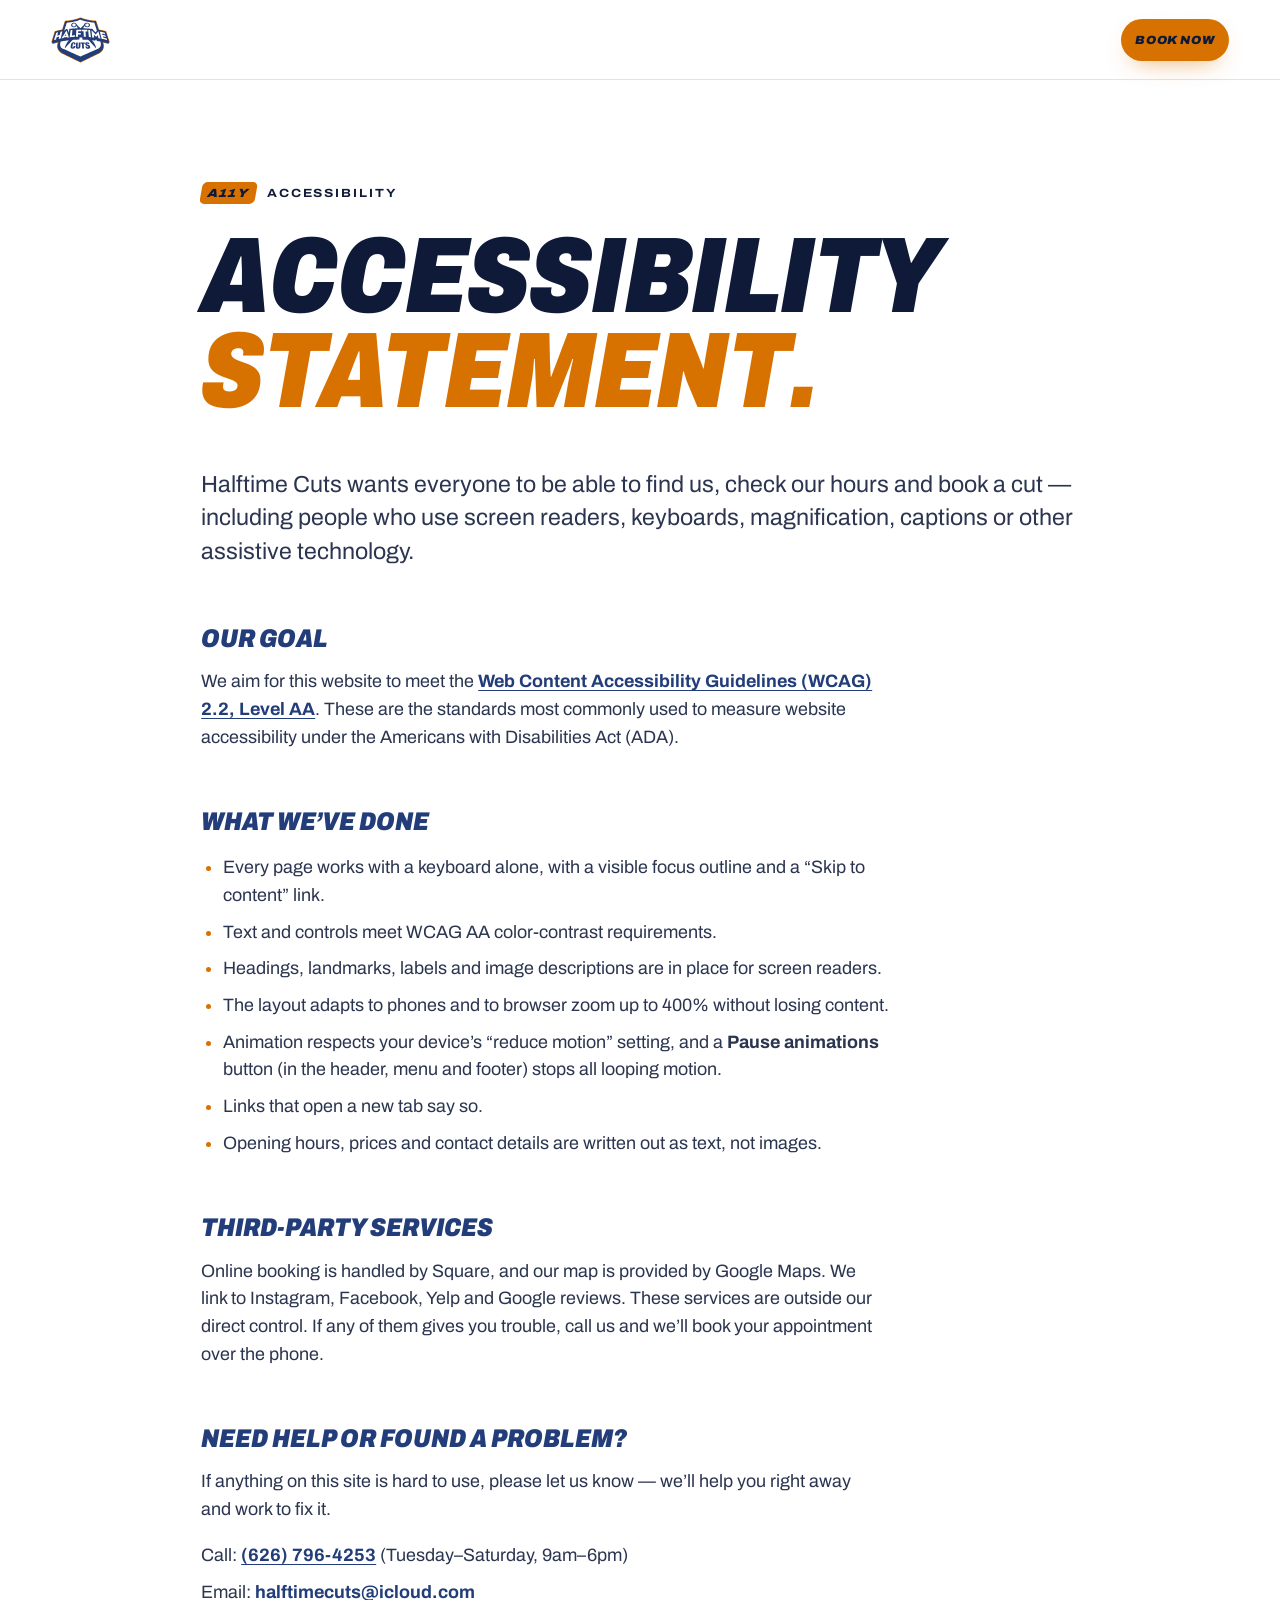
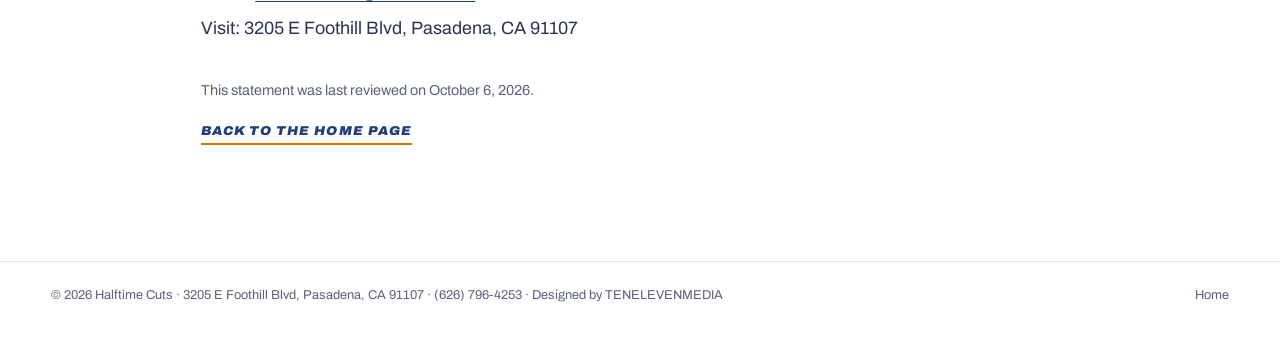
==== commit 625dbb84: "Add "Designed by TENELEVENMEDIA" credit and keep footer year current - Footer copyright line on the " ====
--- a/accessibility.html
+++ b/accessibility.html
@@ -20,15 +20,16 @@
 </head>
 <body>
   <a class="skip-link" href="#main">Skip to content</a>
+  <p id="new-tab" hidden>Opens in a new tab</p>
 
   <header class="header is-scrolled">
     <div class="header__inner">
       <a class="brand" href="./" aria-label="Halftime Cuts — home">
-        <img class="brand__logo" src="assets/img/logo.svg" alt="Halftime Cuts" width="616" height="482">
+        <img class="brand__logo" src="assets/img/logo.svg" alt="" width="616" height="482">
       </a>
       <div class="header__actions">
-        <a class="btn btn--orange btn--sm" href="https://www.halftimecuts.com/s/appointments" target="_blank" rel="noopener">
-          <span>Book Now</span><span class="visually-hidden"> (opens in new tab)</span>
+        <a class="btn btn--orange btn--sm" href="https://book.squareup.com/appointments/pg6dc6n4ebbigh/location/L945AZH7F1CPT/services?ref=accessibility" target="_blank" rel="noopener" aria-describedby="new-tab">
+          <span>Book Now</span>
         </a>
       </div>
     </div>
@@ -76,9 +77,13 @@
 
   <footer class="footer footer--simple">
     <div class="wrap footer__legal">
-      <p>© 2026 Halftime Cuts · 3205 E Foothill Blvd, Pasadena, CA 91107 · <a href="tel:+16267964253">(626) 796-4253</a></p>
+      <p>© <span data-year>2026</span> Halftime Cuts · 3205 E Foothill Blvd, Pasadena, CA 91107 · <a href="tel:+16267964253">(626) 796-4253</a> · <span class="footer__credit">Designed by TENELEVENMEDIA</span></p>
       <a href="./">Home</a>
     </div>
   </footer>
+  <script>
+    // This page doesn't load main.js, so keep the copyright year current here.
+    document.querySelectorAll('[data-year]').forEach(function (el) { el.textContent = String(new Date().getFullYear()); });
+  </script>
 </body>
 </html>
--- a/assets/css/styles.css
+++ b/assets/css/styles.css
@@ -80,10 +80,6 @@
 @media (prefers-reduced-motion: no-preference) {
   html:not(.motion) { scroll-behavior: smooth; }
 }
-/* Lenis states */
-html.lenis, html.lenis body { height: auto; }
-.lenis.lenis-stopped { overflow: clip; }
-.lenis.lenis-smooth iframe { pointer-events: none; }
 
 body {
   margin: 0;
@@ -119,14 +115,6 @@
 .review-card--blue :focus-visible { outline-color: var(--white); }
 /* Programmatic focus targets (sections reached via in-page links) don't need a ring */
 [tabindex="-1"]:focus { outline: none; }
-
-.visually-hidden {
-  position: absolute !important;
-  width: 1px; height: 1px;
-  padding: 0; margin: -1px;
-  overflow: hidden; clip: rect(0 0 0 0);
-  white-space: nowrap; border: 0;
-}
 
 .skip-link {
   position: fixed;
@@ -241,6 +229,12 @@
   margin: -0.08em -0.12em -0.12em -0.02em;
 }
 .wi, .c { display: inline-block; will-change: transform; }
+
+/* Counters (set up by JS): the real number stays put for screen readers and is
+   clipped (never faded) while a decorative copy ticks up over it. */
+[data-count] { display: inline-block; position: relative; }
+.count__tick { position: absolute; top: 0; left: 0; white-space: nowrap; }
+.is-counting > .count__value { display: inline-block; clip-path: inset(0 0 100% 0); }
 
 /* ---------- Buttons & links ---------- */
 .btn {
@@ -494,7 +488,7 @@
   transition: transform 0.6s var(--ease), height 0.5s var(--ease);
 }
 .header.is-scrolled .brand__logo { height: 46px; }
-.brand:hover .brand__logo { transform: rotate(-4deg) scale(1.04); }
+a.brand:hover .brand__logo { transform: rotate(-4deg) scale(1.04); }
 .brand--lg .brand__logo { height: 110px; }
 
 .nav { display: none; }
@@ -544,6 +538,7 @@
   border: 0;
   border-radius: 50%;
   background: var(--blue);
+  color: var(--white);
   cursor: pointer;
 }
 .menu-toggle__bar {
@@ -668,6 +663,9 @@
   text-transform: uppercase;
   color: var(--blue);
 }
+/* Separators and arrows are drawn as generated content (with empty alt text) so they're never
+   read aloud and never sit in a tiny box of their own that checkers mistake for small text. */
+.eyebrow__sep::before { content: "·"; content: "·" / ""; }
 .live-dot {
   position: relative;
   width: 9px; height: 9px;
@@ -850,7 +848,7 @@
 .scorebug a:focus-visible { outline-offset: -5px; border-radius: 12px; }
 .scorebug__cta:focus-visible { outline-color: var(--navy) !important; }
 .scorebug__label {
-  font-size: 0.64rem;
+  font-size: 0.7rem;
   font-weight: 800;
   font-stretch: 115%;
   letter-spacing: 0.16em;
@@ -877,7 +875,7 @@
   font-stretch: 100%;
   letter-spacing: 0.02em;
   text-transform: none;
-  color: rgba(255, 255, 255, 0.72);
+  color: #BCC0CA;   /* 72% white on navy, as a solid colour */
 }
 .scorebug__live {
   display: inline-flex;
@@ -920,7 +918,7 @@
   text-transform: uppercase;
 }
 .scorebug__cta small {
-  font-size: 0.64rem;
+  font-size: 0.7rem;
   font-style: normal;
   font-weight: 800;
   font-stretch: 115%;
@@ -1273,7 +1271,7 @@
   .svc:hover::before { transform: scaleY(1); }
   .svc:hover .svc__name, .svc:hover .svc__desc { transform: translateX(10px); }
   .svc:hover .svc__price { transform: translateX(-10px); color: var(--orange-2); }
-  .svc:hover .svc__desc, .svc:hover .svc__time { color: rgba(255, 255, 255, 0.78); }
+  .svc:hover .svc__desc, .svc:hover .svc__time { color: #CFD5E3; }
   .svc:hover .svc__go { transform: scale(1) translateX(-10px); }
 }
 @media (hover: none) {
@@ -1364,6 +1362,7 @@
   -webkit-text-stroke: 2px var(--white);
   pointer-events: none;
 }
+.player__num::before { content: attr(data-num); }
 .player__photo:has(.photo__fallback--ice) .player__num { -webkit-text-stroke-color: var(--blue); }
 .player__captain {
   position: absolute;
@@ -1573,6 +1572,49 @@
 .motion .reviews__track { animation: marquee 56s linear infinite; padding-inline: 0; }
 .motion .reviews__marquee:hover .reviews__track { animation-play-state: paused; }
 html:not(.motion) .reviews__marquee { overflow-x: auto; -webkit-mask-image: none; mask-image: none; scroll-snap-type: x mandatory; }
+.reviews__hint { display: none; }
+@media (max-width: 899px), (hover: none) and (pointer: coarse) {
+  .reviews__marquee {
+    overflow-x: auto;
+    scroll-snap-type: x mandatory;
+    scroll-padding-inline: var(--gutter);
+    overscroll-behavior-x: contain;
+    -webkit-overflow-scrolling: touch;
+    scrollbar-width: none;
+    -webkit-mask-image: none;
+    mask-image: none;
+  }
+  .reviews__marquee::-webkit-scrollbar { display: none; }
+  .motion .reviews__track { animation: none; padding-inline: var(--gutter); }
+  .reviews__track > [aria-hidden="true"] { display: none; }
+  .review-card { scroll-snap-align: start; width: min(84vw, 380px); }
+  .reviews__hint {
+    display: flex;
+    align-items: center;
+    gap: 12px;
+    margin-top: 18px;
+    font-size: 0.72rem;
+    font-weight: 800;
+    font-stretch: 115%;
+    letter-spacing: 0.14em;
+    text-transform: uppercase;
+    color: var(--muted);
+  }
+  .reviews__hint span {
+    position: relative;
+    width: 56px; height: 3px;
+    border-radius: 2px;
+    overflow: hidden;
+    background: var(--ice-2);
+  }
+  .reviews__hint span::after {
+    content: "";
+    position: absolute;
+    inset: 0;
+    background: var(--orange);
+    animation: hint 2.2s var(--ease-in-out) infinite;
+  }
+}
 html:not(.motion) .review-card { scroll-snap-align: center; }
 @keyframes marquee { to { transform: translate3d(-50%, 0, 0); } }
 
@@ -1618,7 +1660,7 @@
 .review-card--blue { background: var(--blue); color: var(--white); box-shadow: none; }
 .review-card--blue .stars { color: var(--orange-2); }
 .review-card--blue .review-card__by { border-color: rgba(255, 255, 255, 0.2); }
-.review-card--blue .review-card__by span { color: rgba(255, 255, 255, 0.75); }
+.review-card--blue .review-card__by span { color: #C8CEDE; }
 
 /* ---------- Highlight reel (Instagram) ---------- */
 .gram { background: var(--ice); overflow: clip; padding-bottom: clamp(64px, 7vw, 110px); }
@@ -1633,13 +1675,11 @@
   color: var(--blue);
 }
 .gram__title { container-type: inline-size; }
-.gram__title a {
+.gram__title > span {
   display: inline-block;
   font-size: min(13rem, calc(100cqi / 8.8));   /* "@halftimecuts" ≈ 8.3em wide when split into letters */
-  text-decoration: none;
-  transition: color 0.4s var(--ease);
-}
-.gram__title a:hover { color: var(--orange); }
+}
+.gram__grid[data-href] { cursor: pointer; }
 .gram__row {
   display: flex;
   flex-wrap: wrap;
@@ -1780,7 +1820,7 @@
   border-radius: 4px;
   background: var(--orange);
   color: var(--navy);
-  font-size: 0.62rem;
+  font-size: 0.7rem;
   font-style: italic;
   font-weight: 900;
   letter-spacing: 0.1em;
@@ -1956,9 +1996,11 @@
   color: var(--muted);
 }
 .footer__legal p { margin: 0; }
+.footer__credit { white-space: nowrap; }
 .footer__legal a { display: inline-block; padding-block: 4px; text-decoration: none; }
 .footer__legal { align-items: center; }
 .footer__legal a:hover { color: var(--navy); }
+.footer__top::after { content: "↑"; content: "↑" / ""; margin-left: 0.35em; }
 @media (max-width: 899px) { .footer__legal { padding-bottom: calc(100px + env(safe-area-inset-bottom)); } }
 
 /* ---------- Mobile booking bar ---------- */
@@ -2023,10 +2065,11 @@
   white-space: nowrap;
   transform: translate(14px, 14px) scale(0);
   transform-origin: top left;
-  transition: transform 0.45s var(--ease);
+  visibility: hidden;
+  transition: transform 0.45s var(--ease), visibility 0s linear 0.45s;
 }
 .cursor__label svg { width: 13px; height: 13px; }
-.cursor.is-active .cursor__label { transform: translate(14px, 14px) scale(1); }
+.cursor.is-active .cursor__label { transform: translate(14px, 14px) scale(1); visibility: visible; transition: transform 0.45s var(--ease), visibility 0s; }
 
 /* ---------- FAQ ---------- */
 .faq { background: var(--ice); }
@@ -2114,7 +2157,8 @@
 .is-paused .court__logo img,
 .is-paused .live-dot::after,
 .is-paused .scorebug__live::before,
-.is-paused .lineup__hint span::after { animation-play-state: paused !important; }
+.is-paused .lineup__hint span::after,
+.is-paused .reviews__hint span::after { animation-play-state: paused !important; }
 .is-paused .reviews__marquee { overflow-x: auto; -webkit-mask-image: none; mask-image: none; scroll-snap-type: x mandatory; }
 .is-paused .reviews__track { animation: none !important; padding-inline: var(--gutter); }
 .is-paused .reviews__track > [aria-hidden="true"] { display: none; }
@@ -2132,7 +2176,7 @@
 }
 
 /* ---------- Initial states for scroll animations (only when motion is on) ---------- */
-.motion [data-reveal] { opacity: 0; transform: translateY(36px); }
+.motion [data-reveal]:not(.is-revealed) { clip-path: inset(0 0 100% 0); transform: translateY(28px); }
 .motion [data-split] { visibility: hidden; }
 
 /* ---------- Reduced motion ---------- */
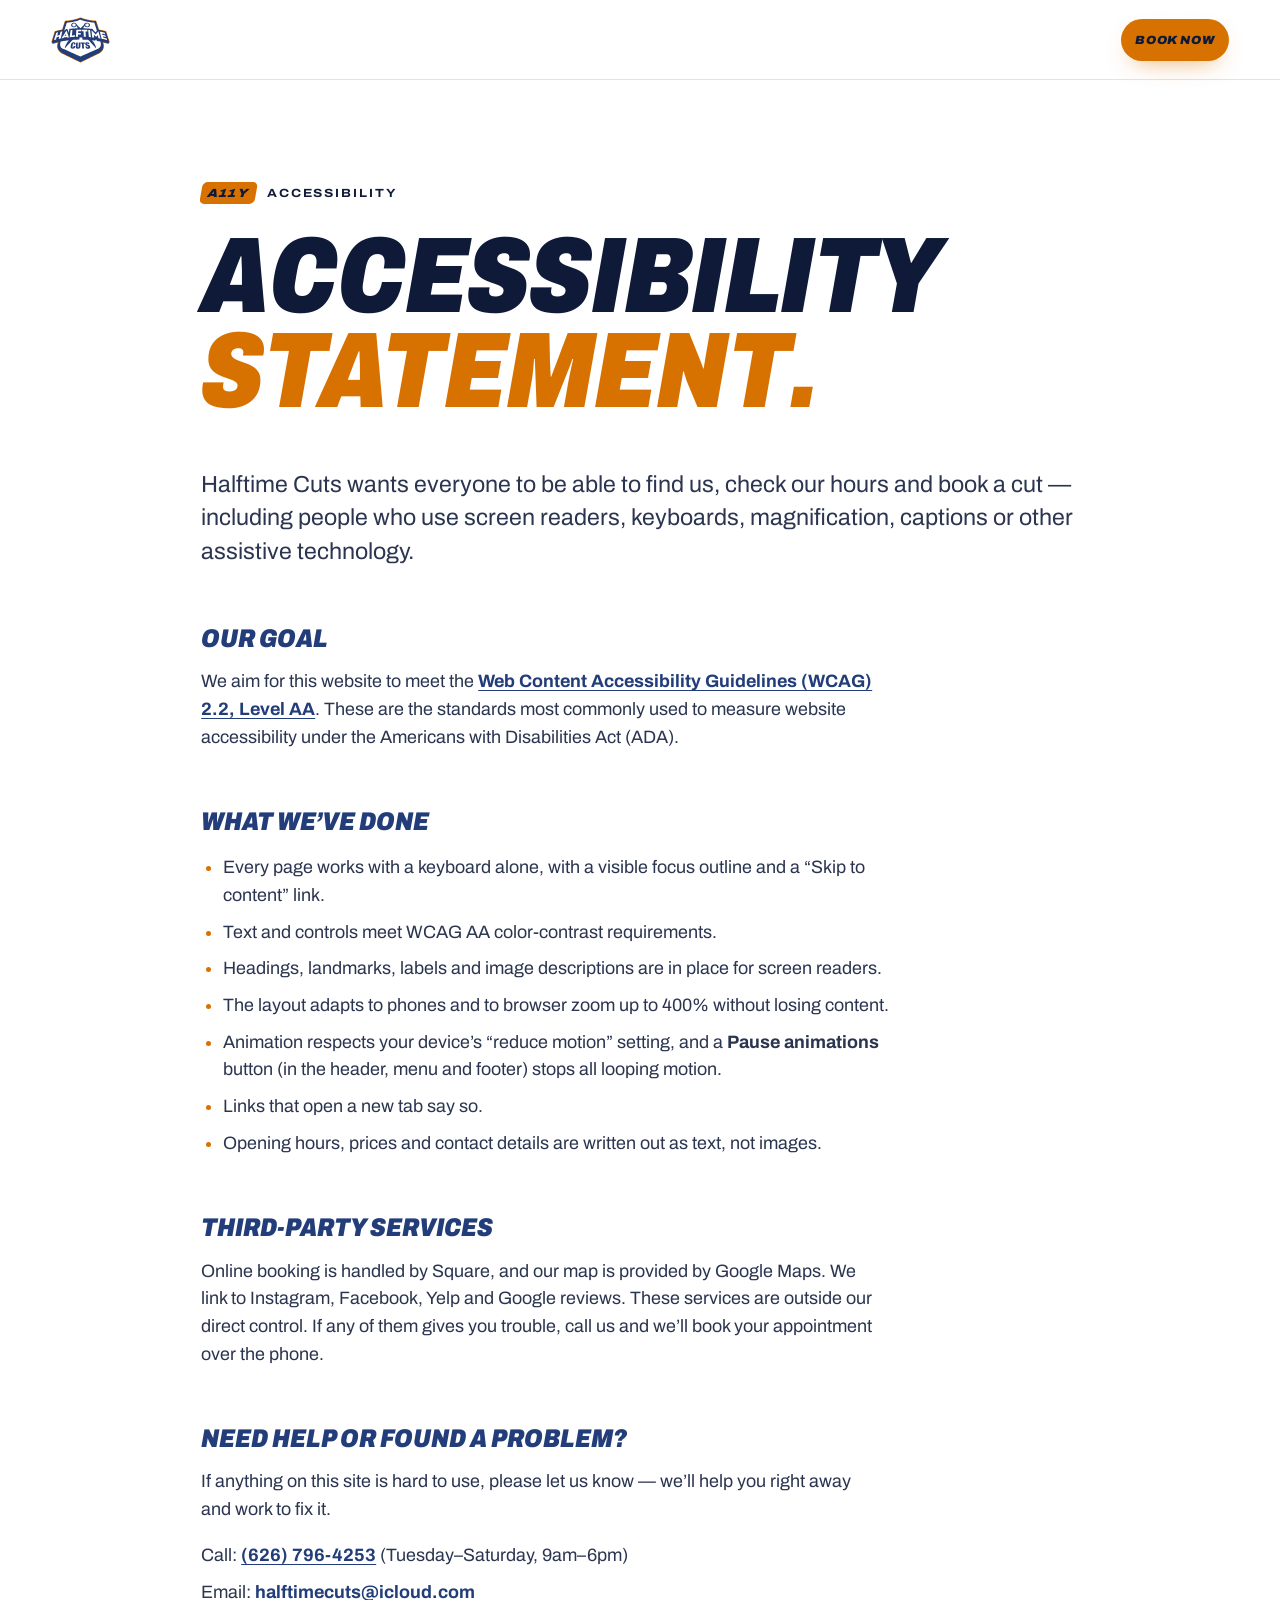
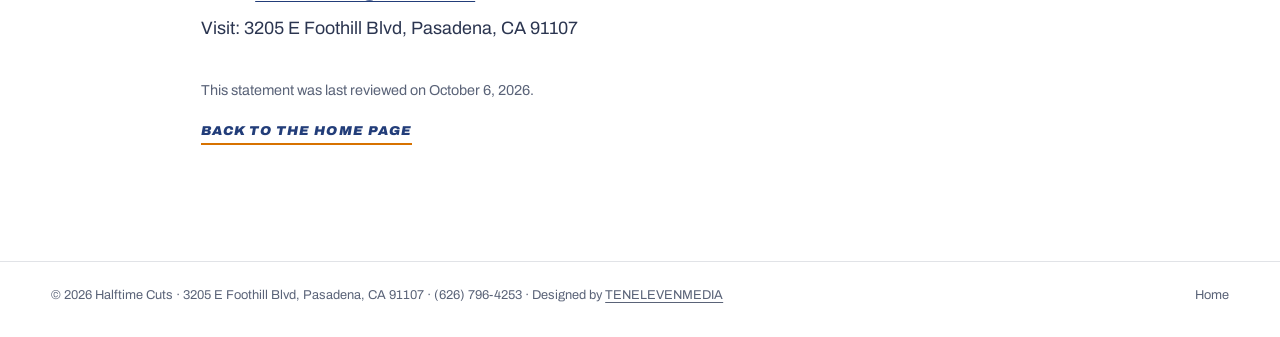
==== commit e89b2e8b: "Link the TENELEVENMEDIA footer credit to tenelevenmedia.com Only the name is the link; "Designed by"" ====
--- a/accessibility.html
+++ b/accessibility.html
@@ -77,7 +77,7 @@
 
   <footer class="footer footer--simple">
     <div class="wrap footer__legal">
-      <p>© <span data-year>2026</span> Halftime Cuts · 3205 E Foothill Blvd, Pasadena, CA 91107 · <a href="tel:+16267964253">(626) 796-4253</a> · <span class="footer__credit">Designed by TENELEVENMEDIA</span></p>
+      <p>© <span data-year>2026</span> Halftime Cuts · 3205 E Foothill Blvd, Pasadena, CA 91107 · <a href="tel:+16267964253">(626) 796-4253</a> · <span class="footer__credit">Designed by <a href="https://www.tenelevenmedia.com/" target="_blank" rel="noopener" aria-describedby="new-tab">TENELEVENMEDIA</a></span></p>
       <a href="./">Home</a>
     </div>
   </footer>
--- a/assets/css/styles.css
+++ b/assets/css/styles.css
@@ -2000,6 +2000,8 @@
 .footer__legal a { display: inline-block; padding-block: 4px; text-decoration: none; }
 .footer__legal { align-items: center; }
 .footer__legal a:hover { color: var(--navy); }
+/* The credit link sits inside running text, so it needs an underline, not just color. */
+.footer__credit a { text-decoration: underline; text-underline-offset: 3px; }
 .footer__top::after { content: "↑"; content: "↑" / ""; margin-left: 0.35em; }
 @media (max-width: 899px) { .footer__legal { padding-bottom: calc(100px + env(safe-area-inset-bottom)); } }
 
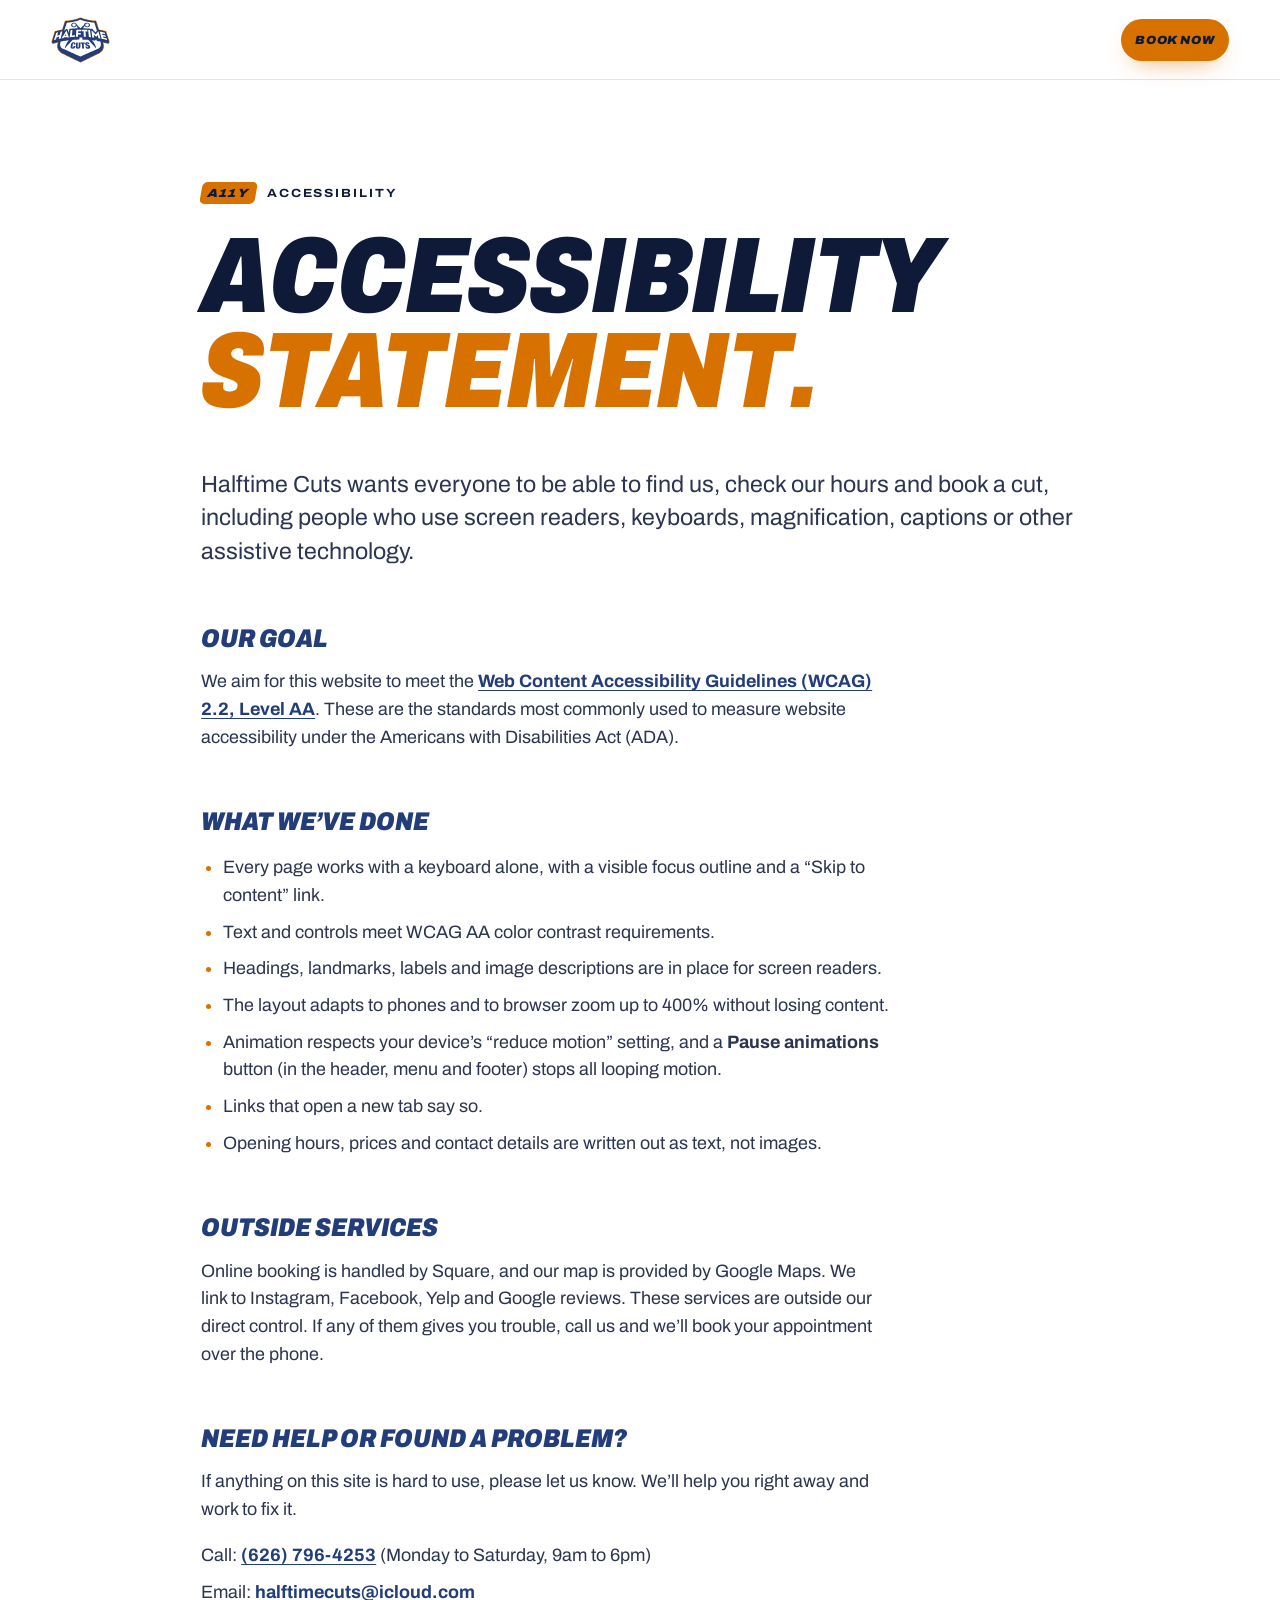
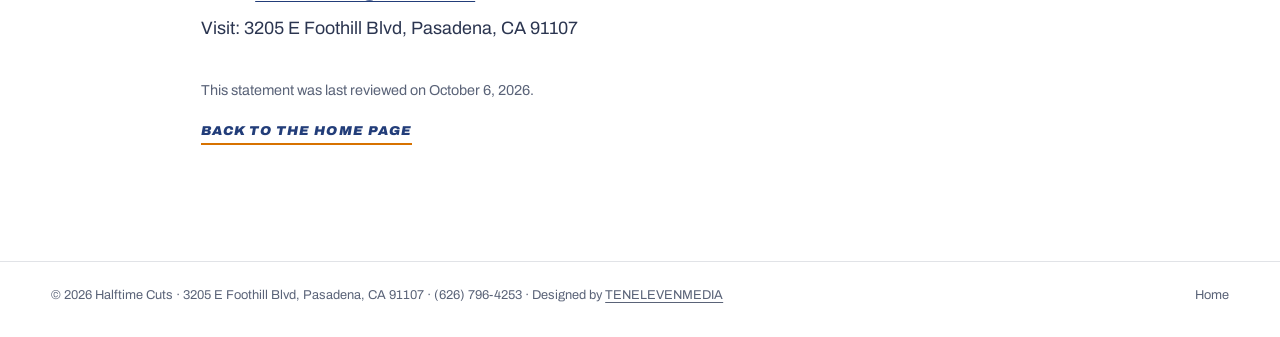
==== commit 7dbd8fb2: "Open Mondays, drop the "sports barbershop" label, and remove dashes from site copy - Hours are now M" ====
--- a/accessibility.html
+++ b/accessibility.html
@@ -24,7 +24,7 @@
 
   <header class="header is-scrolled">
     <div class="header__inner">
-      <a class="brand" href="./" aria-label="Halftime Cuts — home">
+      <a class="brand" href="./" aria-label="Halftime Cuts home">
         <img class="brand__logo" src="assets/img/logo.svg" alt="" width="616" height="482">
       </a>
       <div class="header__actions">
@@ -41,7 +41,7 @@
       <h1 class="h2">Accessibility <em>statement.</em></h1>
 
       <div class="doc__body">
-        <p class="doc__lede">Halftime Cuts wants everyone to be able to find us, check our hours and book a cut — including people who use screen readers, keyboards, magnification, captions or other assistive technology.</p>
+        <p class="doc__lede">Halftime Cuts wants everyone to be able to find us, check our hours and book a cut, including people who use screen readers, keyboards, magnification, captions or other assistive technology.</p>
 
         <h2>Our goal</h2>
         <p>We aim for this website to meet the <a href="https://www.w3.org/TR/WCAG22/">Web Content Accessibility Guidelines (WCAG) 2.2, Level AA</a>. These are the standards most commonly used to measure website accessibility under the Americans with Disabilities Act (ADA).</p>
@@ -49,7 +49,7 @@
         <h2>What we’ve done</h2>
         <ul>
           <li>Every page works with a keyboard alone, with a visible focus outline and a “Skip to content” link.</li>
-          <li>Text and controls meet WCAG AA color-contrast requirements.</li>
+          <li>Text and controls meet WCAG AA color contrast requirements.</li>
           <li>Headings, landmarks, labels and image descriptions are in place for screen readers.</li>
           <li>The layout adapts to phones and to browser zoom up to 400% without losing content.</li>
           <li>Animation respects your device’s “reduce motion” setting, and a <strong>Pause animations</strong> button (in the header, menu and footer) stops all looping motion.</li>
@@ -57,13 +57,13 @@
           <li>Opening hours, prices and contact details are written out as text, not images.</li>
         </ul>
 
-        <h2>Third-party services</h2>
+        <h2>Outside services</h2>
         <p>Online booking is handled by Square, and our map is provided by Google Maps. We link to Instagram, Facebook, Yelp and Google reviews. These services are outside our direct control. If any of them gives you trouble, call us and we’ll book your appointment over the phone.</p>
 
         <h2>Need help or found a problem?</h2>
-        <p>If anything on this site is hard to use, please let us know — we’ll help you right away and work to fix it.</p>
+        <p>If anything on this site is hard to use, please let us know. We’ll help you right away and work to fix it.</p>
         <ul class="doc__contact">
-          <li>Call: <a href="tel:+16267964253">(626) 796-4253</a> (Tuesday–Saturday, 9am–6pm)</li>
+          <li>Call: <a href="tel:+16267964253">(626) 796-4253</a> (Monday to Saturday, 9am to 6pm)</li>
           <li>Email: <a href="mailto:halftimecuts@icloud.com">halftimecuts@icloud.com</a></li>
           <li>Visit: 3205 E Foothill Blvd, Pasadena, CA 91107</li>
         </ul>
--- a/assets/css/styles.css
+++ b/assets/css/styles.css
@@ -229,6 +229,9 @@
   margin: -0.08em -0.12em -0.12em -0.02em;
 }
 .wi, .c { display: inline-block; will-change: transform; }
+/* Italic letters lean past their own box, and Safari clips each transformed piece to
+   that box, slicing the slant off. Pad the box over the overhang and pull the spacing back. */
+.wi, .c { padding-inline: 0.1em; margin-inline: -0.1em; }
 
 /* Counters (set up by JS): the real number stays put for screen readers and is
    clipped (never faded) while a decorative copy ticks up over it. */
@@ -1553,7 +1556,6 @@
   text-transform: uppercase;
 }
 .feature-quote figcaption span:last-child { color: var(--muted); }
-.feature-quote figcaption span:last-child::before { content: "— "; }
 
 .reviews__marquee {
   position: relative;
